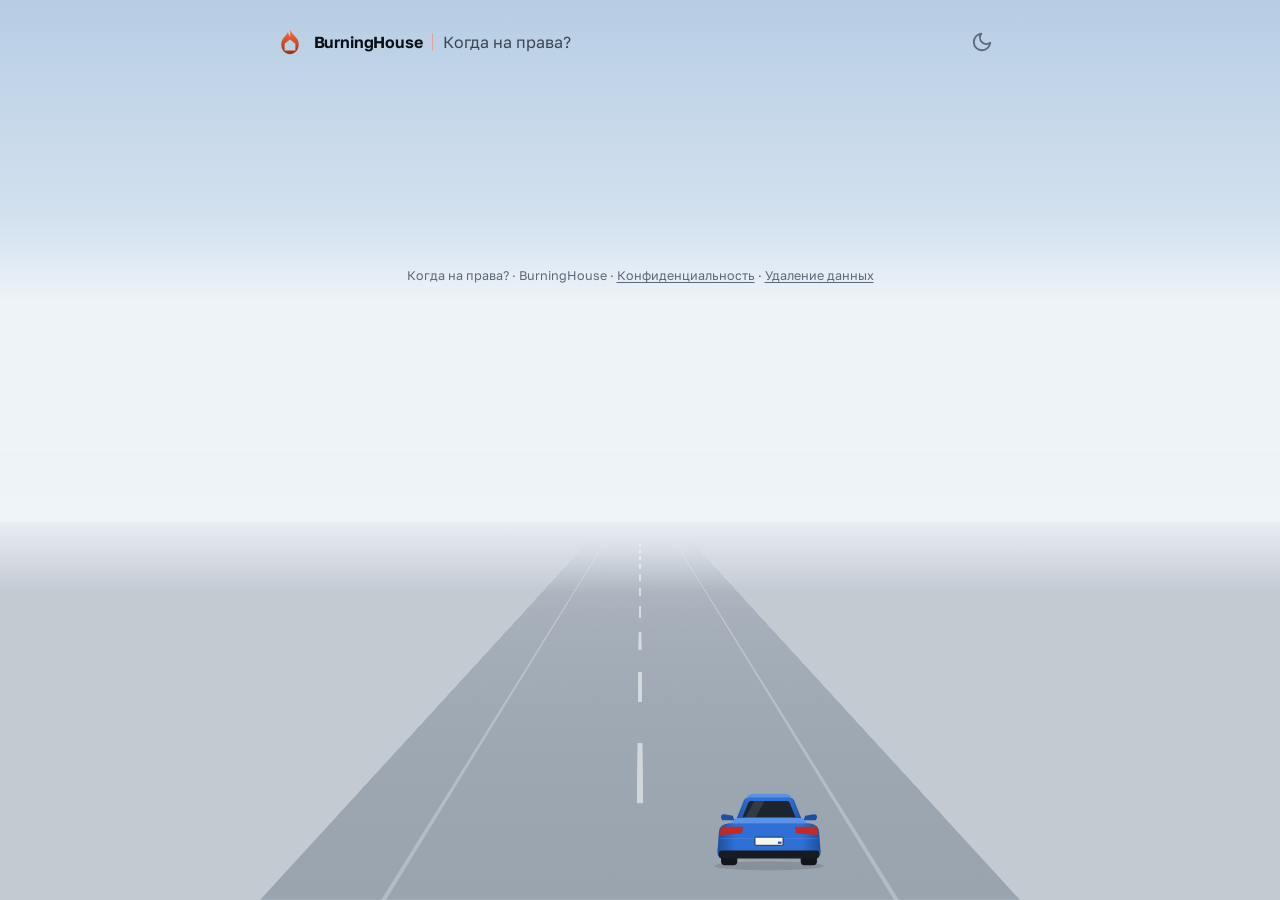
==== index.html @ aa238929 "feat: политика конфиденциальности, удаление данных и аккаунта; Android target API 36; карточка Googl" ====
<!doctype html>
<html lang="ru">
<head>
<meta charset="utf-8">
<meta name="viewport" content="width=device-width,initial-scale=1,viewport-fit=cover">
<meta name="color-scheme" content="light dark">
<title>Когда на права? — билеты ПДД категории A и B</title>
<!-- noindex, пока пояснения к ответам не свои (см. ARCHITECTURE.md, «База
     билетов»). server.js переписывает эту строку по переменной INDEXABLE. -->
<meta name="robots" content="noindex, nofollow">
<meta name="description" content="40 экзаменационных билетов ПДД категории A, B, M: 800 вопросов с пояснениями, как на экзамене в ГАИ.">
<link rel="canonical" href="https://pdd.burninghouse.ru/">

<meta property="og:type" content="website">
<meta property="og:locale" content="ru_RU">
<meta property="og:url" content="https://pdd.burninghouse.ru/">
<meta property="og:site_name" content="BurningHouse">
<meta property="og:title" content="Когда на права? — билеты ПДД категории A и B">
<meta property="og:description" content="40 экзаменационных билетов ПДД категории A, B, M: 800 вопросов с пояснениями, как на экзамене в ГАИ.">

<link rel="icon" href="/assets/favicon.svg" type="image/svg+xml">
<link rel="apple-touch-icon" href="/assets/icons/icon-192.png">
<link rel="manifest" href="/manifest.webmanifest">
<meta name="theme-color" content="#0b1018">
<link rel="preconnect" href="https://fonts.googleapis.com">
<link href="https://fonts.googleapis.com/css2?family=Golos+Text:wght@400;500;600;700&family=Exo+2:ital,wght@0,500;0,600;0,700;1,700;1,800&display=swap" rel="stylesheet">
<link rel="stylesheet" href="/assets/brand.css">
<link rel="stylesheet" href="/assets/styles.css">
</head>
<body>

<!-- Фон — ночная трасса, а не общий «горящий дом» остальных сервисов (см.
     Design/palette.md, «Исключение: приборная панель»): небо, зарево города
     на горизонте, дорога в перспективе с бегущей разметкой и пятнами фонарей.
     Скорость — от огонька (data-drive, ставит app.js). Стили — assets/styles.css. -->
<div class="road-bg" id="backdrop" data-drive="out" aria-hidden="true">
  <div class="sky"></div>
  <div class="road"><div class="road-plane"><div class="road-strip"></div></div></div>
  <div class="road-fog"></div>
</div>

<!-- Машина пользователя — плоский векторный седан, вид сзади и чуть
     сверху (видны крыша и крышка багажника), правая полоса. Фар нет: на этом
     масштабе свет выглядел больше самой машины. Под контентом. Реакции — классы ok / bad / lit (app.js: carReact):
     верно — газует, ошибка — стоп-сигналы и занос, огонёк — подскоки. -->
<div class="car" id="car" aria-hidden="true">
  <svg viewBox="0 0 160 150">
    <defs>
      <radialGradient id="brakeGlow">
        <stop offset="0" stop-color="#ff3b30" stop-opacity=".75"/>
        <stop offset="1" stop-color="#ff3b30" stop-opacity="0"/>
      </radialGradient>
      <linearGradient id="carBody" x1="0" y1="0" x2="1" y2="0">
        <stop offset="0" stop-color="var(--car-dark)"/>
        <stop offset=".18" stop-color="var(--car-body)"/>
        <stop offset=".82" stop-color="var(--car-body)"/>
        <stop offset="1" stop-color="var(--car-dark)"/>
      </linearGradient>
      <radialGradient id="underGlow">
        <stop offset="0" style="stop-color:var(--glow,#3aa0ff)" stop-opacity=".85"/>
        <stop offset="1" style="stop-color:var(--glow,#3aa0ff)" stop-opacity="0"/>
      </radialGradient>
    </defs>
    <!-- Гараж (assets/motivation.js, CAR): детали и цвета включаются
         классами car-<категория>-<вариант> на .car (applyCar в app.js). -->
    <ellipse class="part p-glow" cx="80" cy="141" rx="84" ry="12" fill="url(#underGlow)"/>
    <ellipse class="car-shadow" cx="80" cy="145" rx="74" ry="6"/>
    <rect class="tyre" x="15" y="116" width="22" height="28" rx="5"/>
    <rect class="tyre" x="123" y="116" width="22" height="28" rx="5"/>
    <path class="light" d="M50 52 Q52 47 59 47 L101 47 Q108 47 110 52 Z"/>
    <path class="body" fill="url(#carBody)" d="M36 81 L46 56 Q48 52 54 52 L106 52 Q112 52 114 56 L124 81 Z"/>
    <path class="glass" d="M44 79 L52 59 Q53.4 57 56 57 L104 57 Q106.6 57 108 59 L116 79 Z"/>
    <path class="glint" d="M60 57 L74 57 L62 79 L48 79 Z"/>
    <path class="mirror" d="M31 77 L19 75 Q14.5 75 15 79.5 L16.5 83 L33 83 Z"/>
    <path class="mirror" d="M129 77 L141 75 Q145.5 75 145 79.5 L143.5 83 L127 83 Z"/>
    <path class="light" d="M28 87 L132 87 L125 80 L35 80 Z"/>
    <path class="body" fill="url(#carBody)" d="M12 100 Q12 88 26 87 L134 87 Q148 88 148 100 L150 126 Q150 134 142 134 L18 134 Q10 134 10 126 Z"/>
    <!-- Свечение стоп-сигналов — только вокруг фонарей, вспыхивает при ошибке. -->
    <ellipse class="brake-glow" cx="29" cy="97" rx="24" ry="13" fill="url(#brakeGlow)"/>
    <ellipse class="brake-glow" cx="131" cy="97" rx="24" ry="13" fill="url(#brakeGlow)"/>
    <path class="tail" d="M15 92 L45 92 L43 101 L13 103 Z"/>
    <path class="tail" d="M145 92 L115 92 L117 101 L147 103 Z"/>
    <path class="crease" d="M14 108 L146 108"/>
    <rect class="car-plate" x="61" y="106" width="38" height="11" rx="1.5"/>
    <rect class="car-flag" x="92" y="112" width="5" height="3"/>
    <!-- Свой номер из гаража (motivation.js PLATE_*), пишет applyCar в app.js. -->
    <text class="plate-text" x="76.5" y="114.4"></text>
    <rect class="bumper" x="12" y="124" width="136" height="11" rx="4"/>
    <g class="part p-stripes">
      <rect x="69" y="52" width="7" height="5"/><rect x="84" y="52" width="7" height="5"/>
      <rect x="69" y="87" width="7" height="19"/><rect x="84" y="87" width="7" height="19"/>
      <rect x="69" y="117" width="7" height="7"/><rect x="84" y="117" width="7" height="7"/>
    </g>
    <g class="part p-spoiler">
      <rect class="sp-leg" x="40" y="83" width="5" height="6"/><rect class="sp-leg" x="115" y="83" width="5" height="6"/>
      <path class="sp-wing" d="M18 77 L142 77 L138 84 L22 84 Z"/>
    </g>
    <g class="part p-fire">
      <path class="exhaust" d="M32 135 Q27 141 32 150 Q37 141 32 135 Z"/>
      <path class="exhaust" d="M128 135 Q123 141 128 150 Q133 141 128 135 Z"/>
    </g>
  </svg>
</div>

<div class="topbar">
  <div class="bh-lockup">
    <a class="bh-lockup-home" href="https://burninghouse.ru" aria-label="BurningHouse — каталог сервисов">
      <svg class="bh-mark" viewBox="0 0 24 24" role="img" aria-hidden="true">
        <defs>
          <linearGradient id="bhFlamePdd" x1="0" y1="1" x2="0" y2="0">
            <stop offset="0" stop-color="var(--flame-base, #9a3412)"/>
            <stop offset="1" stop-color="var(--flame-tip, #ff7043)"/>
          </linearGradient>
        </defs>
        <path class="bh-flame" fill="url(#bhFlamePdd)" fill-rule="evenodd"
              d="M12 1.2C13.6 5 16.4 6.6 18.2 9.4C21.4 14.4 18.6 22.4 12 22.4C5.4 22.4 2.6 14.4 5.8 9.4C7.2 7.2 9.2 6 10.2 3.4C10.9 5.6 11.4 6.6 12 7.4C12.4 5.6 12.3 3.4 12 1.2ZM12 9.8 7.4 13.6V19.2H16.6V13.6Z"/>
      </svg>
      <span class="bh-name">BurningHouse</span>
    </a>
    <span class="bh-sep" aria-hidden="true"></span>
    <a class="bh-lockup-service" href="/" data-link aria-label="Когда на права? — на главную сервиса">
      <span class="bh-service">Когда на права?</span>
    </a>
  </div>
  <div class="topbar-actions">
    <!-- Скрыта, пока браузер не предложит установку (beforeinstallprompt). -->
    <button class="icon-btn is-hidden" id="installBtn" type="button" title="Установить на экран" aria-label="Установить на экран">
      <svg class="icon" viewBox="0 0 24 24"><path d="M12 3v12m0 0l-5-5m5 5l5-5M5 19h14"/></svg>
    </button>
    <button class="icon-btn is-hidden" id="authBtn" type="button" title="Войти через аккаунт BurningHouse" aria-label="Войти через аккаунт BurningHouse">
      <svg class="icon" viewBox="0 0 24 24"><circle cx="12" cy="8" r="4"/><path d="M4 20c0-4 4-6 8-6s8 2 8 6"/></svg>
    </button>
    <button class="icon-btn" id="themeBtn" type="button" title="Сменить тему" aria-label="Сменить тему"></button>
  </div>
</div>

<main id="view"></main>

<p class="foot">Когда на права? · BurningHouse · <a href="/konfidencialnost" data-link>Конфиденциальность</a> · <a href="/udalenie-dannyh" data-link>Удаление данных</a></p>

<!-- Копия Auth/client/auth-client-browser.js — не редактировать здесь. -->
<script src="/assets/auth-client.js"></script>
<!-- Готовность, значки, рубежи — общий с сервером расчёт (lib/store.js). -->
<script src="/assets/motivation.js"></script>
<script type="module" src="/assets/app.js"></script>
</body>
</html>
---- assets/brand.css ----
/* Копия Shared/brand.css — не редактировать здесь.
   Правки вносят в Shared/ и раскладывают: node Shared/sync.mjs */
/* ═══════════════════════════════════════════════════════════════════════
   Фирменный слой BurningHouse: знак, локап, горящий фон.
   Канонический файл — этот. Сервисы копируют его к себе в assets/ и
   переопределяют только четыре-шесть переменных (см. блок ниже).

   Решения и причины — в BurningHouse/Design/. Коротко о главном:
   • анимируем только transform/opacity — эти слои уходят на видеокарту;
   • размытие даём радиальным градиентом, а не filter: blur() — блюр во
     весь экран самая дорогая вещь, какую можно повесить на фон;
   • prefers-reduced-motion не «желательно»: движущийся фон при
     вестибулярных нарушениях вызывает тошноту.
   ═══════════════════════════════════════════════════════════════════════ */

/* ── Токены сервиса. По умолчанию — дерево/янтарь (вход). ──
   Свой сервис задаёт эти же переменные у себя ПОСЛЕ подключения brand.css.
   Цвет не выбирается на глаз: он берётся от вещества, которое так горит,
   — таблица свободных в Design/services.md. */
:root{
  --flame-base:#c2410c;   /* основание — уголь, общее для семьи */
  --flame-tip:#ffa62b;    /* вершина — она и различает сервисы */
  --night-1:#0e0b16;      /* края тёмной сцены */
  --night-2:#1f1330;      /* у горизонта, где горит дом */
  --dawn-1:#fff6ec;       /* светлая тема — рассвет, а не осветлённая ночь */
  --dawn-2:#ffe4cb;
}

/* ═══ ФОН ═══
   position:fixed, поэтому одинаково работает и как фон страницы (вход),
   и внутри полноэкранной модалки (окно входа в «Финансах»): когда
   родитель скрыт, скрыт и фон. */
.bh-backdrop{
  position:fixed; inset:0; z-index:0;
  overflow:hidden; pointer-events:none;
  --sky-1:var(--dawn-1); --sky-2:var(--dawn-2);
  background:radial-gradient(125% 100% at 50% 112%, var(--sky-2) 0%, var(--sky-1) 62%);
}
/* Тему берём из тех же сигналов, что и хост: у «Финансов» data-theme стоит
   всегда, у входа его может не быть — тогда решает системная настройка. */
@media (prefers-color-scheme: dark){
  :root:not([data-theme="light"]) .bh-backdrop{ --sky-1:var(--night-1); --sky-2:var(--night-2); }
}
:root[data-theme="dark"]  .bh-backdrop{ --sky-1:var(--night-1); --sky-2:var(--night-2); }
:root[data-theme="light"] .bh-backdrop{ --sky-1:var(--dawn-1);  --sky-2:var(--dawn-2); }

/* Фон под ВСЮ страницу приложения, а не только под окно входа.
   z-index:-1 здесь обязателен: с нулевым позиционированный слой красится
   поверх непозиционированных блоков и накрыл бы собой весь интерфейс.
   Хост при этом обязан отдать фон наружу — иначе слой окажется под
   непрозрачной заливкой body и его просто не будет видно:

     html{ background:var(--ваш-фон) }
     body{ background:transparent }                                        */
.bh-backdrop--page{ z-index:-1; }

/* Приглушённый вариант — для страниц с плотным интерфейсом, где фон должен
   только подсвечивать поля вокруг панелей, а не спорить с содержимым.
   Приглушать приходится ОТДЕЛЬНЫМ набором кадров, а не статичной opacity:
   свойство, которое анимируется, значением из правила не перебить — анимация
   всегда важнее. На этом легко обжечься и потом искать, почему «не применилось». */
.bh-backdrop--quiet .bh-glow{ animation-name:bh-breathe-quiet }
@keyframes bh-breathe-quiet{
  from{ transform:translateX(-50%) scale(1);    opacity:.24 }
  to  { transform:translateX(-50%) scale(1.07); opacity:.32 }
}
.bh-backdrop--quiet .bh-haze{ opacity:.55 }

.bh-layer{ position:absolute; inset:0; }

/* Свечение очага снизу по центру — оттуда, где горит дом. */
.bh-glow{
  position:absolute; left:50%; bottom:-34%;
  width:min(92%, 46rem); aspect-ratio:1; transform:translateX(-50%);
  border-radius:50%; opacity:.55;
  background:radial-gradient(circle,
    color-mix(in srgb, var(--flame-tip) 46%, transparent) 0%,
    color-mix(in srgb, var(--flame-base) 28%, transparent) 38%,
    transparent 70%);
  will-change:transform, opacity;
  animation:bh-breathe 11s ease-in-out infinite alternate;
}
@keyframes bh-breathe{
  from{ transform:translateX(-50%) scale(1);    opacity:.5 }
  to  { transform:translateX(-50%) scale(1.09); opacity:.62 }
}

/* Медленный проход света по комнате — вариант «Угли» из Design/motion.md.
   Выбран для страниц входа: при активной SSO-сессии страница показывается
   на долю секунды, и эффектный разгон читался бы как тормоз. */
.bh-sweep{
  position:absolute; inset:-30% -60%;
  background:linear-gradient(74deg, transparent 42%,
    color-mix(in srgb, var(--flame-tip) 10%, transparent) 50%, transparent 58%);
  will-change:transform;
  animation:bh-sweep 16s ease-in-out infinite;
}
@keyframes bh-sweep{
  0%,100%{ transform:translateX(-22%) }
  50%    { transform:translateX(22%) }
}

/* Дымка над очагом — прячет нижнюю границу свечения. */
.bh-haze{
  position:absolute; left:-20%; right:-20%; bottom:0; height:58%;
  background:linear-gradient(to top,
    color-mix(in srgb, var(--flame-base) 18%, transparent), transparent 78%);
}

/* ═══ ИСКРЫ ═══
   Узлы расставляет brand.js: у каждой свои длительность, задержка и снос.
   Одинаковые искры сразу читаются как размноженная копипаста. */
.bh-spark{
  position:absolute; bottom:-2%;
  width:3px; height:3px; border-radius:50%;
  background:var(--flame-tip);
  box-shadow:0 0 6px 1px color-mix(in srgb, var(--flame-tip) 65%, transparent);
  opacity:0; will-change:transform, opacity;
  animation:bh-rise var(--bh-dur, 12s) linear var(--bh-delay, 0s) infinite;
}
@keyframes bh-rise{
  0%  { transform:translate3d(0,0,0) scale(.6); opacity:0 }
  12% { opacity:.8 }
  70% { opacity:.45 }
  100%{ transform:translate3d(var(--bh-drift, 2rem), -60vh, 0) scale(.25); opacity:0 }
}

/* Повадка искр — единственное, чем сервису позволено выделиться помимо цвета.
   Подключается классом на контейнере искр. */
.bh-sparks--settle .bh-spark{ animation-name:bh-settle }   /* финансы: копятся */
@keyframes bh-settle{
  0%  { transform:translate3d(0,0,0) scale(.5); opacity:0 }
  15% { opacity:.9 }
  60% { transform:translate3d(var(--bh-drift,1rem), -34vh, 0) scale(1); opacity:.85 }
  100%{ transform:translate3d(var(--bh-drift,1rem), -26vh, 0) scale(.7); opacity:0 }
}
.bh-sparks--motes .bh-spark{ animation-name:bh-motes; animation-timing-function:ease-in-out }
@keyframes bh-motes{                                        /* фильмы: пыль в луче */
  0%  { transform:translate3d(0,-70vh,0) scale(.5); opacity:0 }
  20% { opacity:.7 }
  100%{ transform:translate3d(var(--bh-drift,4rem), -8vh, 0) scale(.4); opacity:0 }
}
.bh-sparks--wind .bh-spark{ animation-name:bh-wind }        /* поездки: сносит ветром */
@keyframes bh-wind{
  0%  { transform:translate3d(0,0,0) scale(.6); opacity:0 }
  14% { opacity:.85 }
  100%{ transform:translate3d(calc(var(--bh-drift,1rem) * 6), -30vh, 0) scale(.3); opacity:0 }
}
/* админка: вспыхивают дискретно и строго вертикально — телеметрия, а не огонь */
.bh-sparks--pulse .bh-spark{ animation-name:bh-pulse; animation-timing-function:steps(1,end) }
@keyframes bh-pulse{
  0%  { transform:translate3d(0,0,0) scale(.7); opacity:0 }
  8%  { opacity:.9 }
  50% { opacity:.25 }
  58% { opacity:.9 }
  92% { opacity:.9 }
  100%{ transform:translate3d(0,-60vh,0) scale(.7); opacity:0 }
}
/* тренажёр: доходят до своего места один раз и дальше не летят — только
   разряжаются на месте частыми вспышками, как нейрон, а не огонь. Кольцо на
   ::after — это и есть импульс синапса, расходящийся от тела клетки и
   гаснущий; больше ни у одной повадки кольца нет, только рост/снос точки. */
.bh-sparks--flicker .bh-spark{ animation-name:bh-flicker; animation-timing-function:linear }
@keyframes bh-flicker{
  0%  { transform:translate3d(0,0,0) scale(.5); opacity:0 }
  5%  { transform:translate3d(var(--bh-drift,.5rem),-20vh,0) scale(.85); opacity:.15 }
  8%  { opacity:.95 }
  11% { opacity:.15 }
  40% { opacity:.15 }
  43% { opacity:.9 }
  46% { opacity:.15 }
  70% { opacity:.15 }
  73% { opacity:.85 }
  76% { opacity:.15 }
  95% { transform:translate3d(var(--bh-drift,.5rem),-20vh,0) scale(.85); opacity:.15 }
  100%{ transform:translate3d(var(--bh-drift,.5rem),-22vh,0) scale(.3); opacity:0 }
}
.bh-sparks--flicker .bh-spark::after{
  content:""; position:absolute; inset:-6px; border-radius:50%;
  border:1px solid var(--flame-tip);
  opacity:0; animation:bh-flicker-ring var(--bh-dur,12s) linear var(--bh-delay,0s) infinite;
}
@keyframes bh-flicker-ring{
  0%,7%  { transform:scale(.6); opacity:0 }
  9%     { transform:scale(1.3); opacity:.55 }
  14%    { transform:scale(2.3); opacity:0 }
  42%    { transform:scale(.6); opacity:0 }
  44%    { transform:scale(1.3); opacity:.5 }
  49%    { transform:scale(2.3); opacity:0 }
  72%    { transform:scale(.6); opacity:0 }
  74%    { transform:scale(1.3); opacity:.55 }
  79%    { transform:scale(2.3); opacity:0 }
  100%   { transform:scale(.6); opacity:0 }
}
/* пазлы: искра блуждает вбок, как будто ищет своё место, затем резко
   «щёлкает» на позицию (overshoot-масштаб + вспышка) и дальше идёт ровно
   вверх, уже без блужданий — деталь нашла пару и присоединилась к общей
   картинке. Кольцо на ::after квадратное, не круглое, как у остальных
   поводок, — единственный явный намёк на форму детали пазла в самом фоне. */
.bh-sparks--interlock .bh-spark{
  animation-name:bh-interlock;
  animation-timing-function:cubic-bezier(.34,1.56,.64,1);
}
@keyframes bh-interlock{
  0%  { transform:translate3d(0,0,0) scale(.5); opacity:0 }
  10% { opacity:.75 }
  45% { transform:translate3d(var(--bh-drift,1.5rem), -22vh, 0) scale(.55); opacity:.6 }
  52% { transform:translate3d(var(--bh-drift,1.5rem), -25vh, 0) scale(1.15); opacity:1 }
  58% { transform:translate3d(var(--bh-drift,1.5rem), -27vh, 0) scale(.85); opacity:.9 }
  100%{ transform:translate3d(var(--bh-drift,1.5rem), -60vh, 0) scale(.6); opacity:0 }
}
.bh-sparks--interlock .bh-spark::after{
  content:""; position:absolute; inset:-5px; border-radius:2px;
  border:1px solid var(--flame-tip);
  opacity:0; animation:bh-interlock-click var(--bh-dur,12s) linear var(--bh-delay,0s) infinite;
}
@keyframes bh-interlock-click{
  0%,48%{ transform:scale(.4) rotate(0deg); opacity:0 }
  52%   { transform:scale(1) rotate(6deg); opacity:.7 }
  60%   { transform:scale(1.6) rotate(6deg); opacity:0 }
  100%  { opacity:0 }
}

/* ═══ ЗНАК ═══
   Градиент объявляется ВНУТРИ каждого <svg>: вынесенный наружу не увидит
   переменные сервиса и знак уедет в чёрный. Подробности — Design/mark.md. */
.bh-mark{ display:block; flex:none; }
.bh-mark .bh-flame{
  transform-origin:50% 100%;
  animation:bh-flick 4.2s ease-in-out infinite;
}
@keyframes bh-flick{
  0%,100%{ transform:scaleY(1)    scaleX(1);    opacity:1 }
  32%    { transform:scaleY(.94)  scaleX(1.03); opacity:.93 }
  58%    { transform:scaleY(1.04) scaleX(.98);  opacity:1 }
}

/* ═══ ЛОКАП: знак, бренд, сервис ═══
   Бренд — постоянная величина, сервис — переменная; вес это и показывает.

   Внутри — два независимых <a>, не один: у знака+бренда и у названия сервиса
   разные адреса. Знак и «BurningHouse» — это каталог всех сервисов, клик
   уводит на burninghouse.ru. Название сервиса — это сервис, на котором
   стоишь, клик по нему возвращает на его собственную домашнюю. Раньше был
   один <a> на весь локап, и каталог из сервиса было не открыть, не потеряв
   то, что было на экране. */
.bh-lockup{
  display:inline-flex; align-items:center; gap:.6rem;
  font-size:1rem; line-height:1;
}
.bh-lockup-home, .bh-lockup-service{
  display:inline-flex; align-items:center; gap:.6rem;
  text-decoration:none; color:inherit;
}
.bh-lockup .bh-mark{ width:1.75em; height:1.75em; }
.bh-name{ font-weight:650; letter-spacing:-.01em; }
/* Единственное место, где цвет сервиса попадает в текстовую строку. */
.bh-sep{
  width:1px; height:1.15em; flex:none; border-radius:1px;
  background:color-mix(in srgb, var(--flame-tip) 45%, transparent);
}
.bh-service{ font-weight:400; opacity:.72; }

/* Узкий экран: бренд уходит, остаются знак и название сервиса — на своей
   странице человек и так знает, где он, а место дороже. */
@media (max-width:30rem){
  .bh-name, .bh-sep{ display:none }
}

/* ═══ ПЕРЕДАЧА НА СТРАНИЦУ ВХОДА ═══
   Уход на auth-домен — это обычная навигация между разными сайтами, и резкая
   подмена читается рывком. Кросс-доменные view transitions браузер не даёт
   (разные origin), поэтому склеиваем вручную: здесь карточка уходит, там
   появляется. Фон остаётся на месте и в обеих точках выглядит одинаково —
   именно он и создаёт ощущение, что это одна страница, а не две.

   Класс вешает сервис перед auth.login(); длительность обязана совпадать с
   задержкой навигации в его коде.

   Класс продублирован в селекторе намеренно: у карточки сервиса обычно уже
   есть своя анимация появления, и её правило идёт в файле позже. При равной
   специфичности побеждает последнее — уход бы молча не сработал. Удвоение
   класса поднимает специфичность, не прибегая к !important. */
.bh-leaving.bh-leaving{
  animation:bh-leave .22s cubic-bezier(.4,0,1,1) both;
  pointer-events:none;
}
@keyframes bh-leave{
  to{ opacity:0; transform:translateY(-6px) scale(.985) }
}

/* Прибытие: карточка входа собирается из того же движения, в котором ушла
   предыдущая. Вешается на саму карточку на auth-домене. */
.bh-arriving{
  animation:bh-arrive .34s cubic-bezier(.16,.84,.44,1) both;
}
@keyframes bh-arrive{
  from{ opacity:0; transform:translateY(10px) scale(.985) }
}

/* ═══ ДОСТУПНОСТЬ ═══
   Замирает в осмысленном виде, а не в пустоте: искры остаются видимыми,
   свечение — в среднем положении. */
@media (prefers-reduced-motion: reduce){
  .bh-glow, .bh-sweep, .bh-spark, .bh-spark::after, .bh-mark .bh-flame,
  .bh-leaving, .bh-arriving{
    animation-duration:.01ms !important;
    animation-iteration-count:1 !important;
  }
  .bh-spark{ opacity:.45 }
  /* Кольцо импульса — эффект самого движения, замирает невидимым, а не
     точкой-бубликом на месте. */
  .bh-spark::after{ opacity:0 !important; }
  /* Уходящая карточка не должна остаться невидимой, если анимацию отключили
     до того, как случилась навигация. */
  .bh-leaving{ opacity:1 }
}
---- assets/styles.css ----
/* Оформление «Когда на права?» — приборная панель: сине-чёрный кластер,
   аналоговые приборы в хромовых ободках, номерные знаки.

   Своя палитра вместо общих M3-токенов — осознанное исключение, см.
   Design/palette.md («Исключение: приборная панель»). Два запрета, к которым
   пришли на примерках: никакого бежевого/кремового и никакого оранжевого в
   интерфейсе — это узнаваемая палитра Claude и шаблонных «вайбкод»-сайтов.
   Кальций живёт только в знаке и в свечении фона, как у всей семьи.

   Ночь: чёрные циферблаты, белая главная кнопка. День: белые циферблаты на
   светлой панели, чёрная главная кнопка. Цвет несут только сигналы —
   зелёный «верно», красный «ошибка» и красная зона, жёлтый «внимание». */

:root{
  --flame-base:#9a3412;
  --flame-tip:#ff7043;
  /* Ночь и рассвет — не в сторону пламени, как у остальных, а в тон
     кластеру: иначе коричневая подложка спорит с сине-чёрной панелью. */
  --night-1:#05080d;
  --night-2:#131c2b;
  --dawn-1:#f4f6f9;
  --dawn-2:#dfe5ee;

  --font:"Golos Text","Segoe UI",system-ui,sans-serif;
  --font-dash:"Exo 2","Golos Text",system-ui,sans-serif; /* цифры, заголовки, кнопки */
  --ease:cubic-bezier(0.2,0,0,1);

  /* ---- день ---- */
  --bg:#eef1f5;
  --text:#0b1018; --text-2:#5b6878;
  --dash:linear-gradient(#ffffff,#e9edf2); --dash-edge:#d3d9e1;
  --dash-shadow:inset 0 1px 0 #fff,0 1px 3px rgba(11,16,24,.1);
  --face:#fbfcfd; --ink:#0d1117; --needle:#e0241b; --redzone:#e0241b;
  --card:#ffffff; --card-edge:#d3d9e1;
  --el:#f1f4f8; --el-edge:#d3d9e1;
  --primary:#0b1018; --on-primary:#ffffff;
  --ok:#14823d; --ok-bg:#e1f5e7; --on-ok:#ffffff;
  --bad:#d42a20; --bad-bg:#fde6e4; --on-bad:#ffffff;
  --warn:#9a6200; --warn-bg:#fff1cc;
  --shadow:0 1px 2px rgba(11,16,24,.06),0 6px 18px rgba(11,16,24,.06);
}

/* ---- ночь ---- */
@media (prefers-color-scheme:dark){
  :root:not([data-theme="light"]){
    --bg:#070a10;
    --text:#e8eef6; --text-2:#8fa3bd;
    --dash:radial-gradient(100% 120% at 50% 0%,#152033,#0a0f17 70%); --dash-edge:#1d2a3d;
    --dash-shadow:none;
    --face:#0b0d10; --ink:#f4f6f8; --needle:#ff3b30; --redzone:#ff3b30;
    --card:#0f1622; --card-edge:#1d2a3d;
    --el:#141d2b; --el-edge:#243349;
    --primary:#f4f6f8; --on-primary:#0b1018;
    --ok:#30d158; --ok-bg:#0f2a1a; --on-ok:#062010;
    --bad:#ff453a; --bad-bg:#2c1212; --on-bad:#2c0606;
    --warn:#ffb300; --warn-bg:#2a2008;
    --shadow:0 2px 8px rgba(0,0,0,.35);
  }
}
:root[data-theme="dark"]{
  --bg:#070a10;
  --text:#e8eef6; --text-2:#8fa3bd;
  --dash:radial-gradient(100% 120% at 50% 0%,#152033,#0a0f17 70%); --dash-edge:#1d2a3d;
  --dash-shadow:none;
  --face:#0b0d10; --ink:#f4f6f8; --needle:#ff3b30; --redzone:#ff3b30;
  --card:#0f1622; --card-edge:#1d2a3d;
  --el:#141d2b; --el-edge:#243349;
  --primary:#f4f6f8; --on-primary:#0b1018;
  --ok:#30d158; --ok-bg:#0f2a1a; --on-ok:#062010;
  --bad:#ff453a; --bad-bg:#2c1212; --on-bad:#2c0606;
  --warn:#ffb300; --warn-bg:#2a2008;
  --shadow:0 2px 8px rgba(0,0,0,.35);
}

*{box-sizing:border-box;margin:0;padding:0}
html,body{min-height:100%}
html{background:var(--bg)}
body{font-family:var(--font);color:var(--text);background:transparent;-webkit-font-smoothing:antialiased;min-height:100vh}
a{color:inherit}

/* ===================== ШАПКА ===================== */
.topbar{position:relative;z-index:1;display:flex;align-items:center;justify-content:space-between;max-width:760px;margin:0 auto;padding:20px 16px 0}
.topbar-actions{display:flex;align-items:center;gap:4px}
.icon-btn{width:44px;height:44px;border-radius:50%;border:0;background:transparent;color:var(--text-2);cursor:pointer;display:grid;place-items:center;overflow:hidden;position:relative;flex:none}
.icon-btn::after{content:"";position:absolute;inset:0;background:currentColor;opacity:0;transition:opacity .2s}
.icon-btn:hover::after{opacity:.08}
.icon-btn.is-active{color:var(--text)}
.icon-btn.is-active::after{opacity:.1}
.icon-btn:focus-visible{outline:2px solid var(--text);outline-offset:2px}
.icon{width:22px;height:22px;fill:none;stroke:currentColor;stroke-width:2;stroke-linecap:round;stroke-linejoin:round;flex:none}

#view{position:relative;z-index:1;max-width:760px;margin:0 auto;padding:0 16px 64px}

/* ===================== ОБЩЕЕ ===================== */
.card{border-radius:16px;background:var(--card);border:1px solid var(--card-edge);box-shadow:var(--shadow)}
.section-title{
  font-family:var(--font-dash);font-style:italic;font-weight:700;font-size:13px;letter-spacing:.1em;text-transform:uppercase;
  color:var(--text-2);margin:32px 0 12px;
}
.btn{
  display:inline-flex;align-items:center;justify-content:center;gap:10px;min-height:48px;padding:0 22px;
  border-radius:8px;border:1px solid var(--el-edge);background:var(--el);color:var(--text);
  font-family:var(--font-dash);font-style:italic;font-weight:700;font-size:16px;text-decoration:none;cursor:pointer;
  transition:transform .12s var(--ease),filter .15s;
}
.btn:hover{filter:brightness(1.08)}
.btn:active{transform:translateY(1px) scale(.99)}
.btn:focus-visible{outline:2px solid var(--text);outline-offset:3px}
.btn.primary{background:var(--primary);border-color:var(--primary);color:var(--on-primary)}
.btn-hint{font-family:var(--font);font-style:normal;font-weight:500;font-size:13.5px;opacity:.7}
.actions{display:flex;gap:8px;flex-wrap:wrap}

/* ===================== ГЛАВНАЯ ===================== */
.hero{padding:40px 0 22px;text-align:center}
.hero h1{font-family:var(--font-dash);font-style:italic;font-weight:800;font-size:clamp(30px,6vw,44px);letter-spacing:-.01em;line-height:1.05}
.hero p{margin:10px auto 0;font-size:15px;line-height:1.5;color:var(--text-2);max-width:44ch}

.dash{padding:16px 10px 12px;border-radius:18px;background:var(--dash);border:1px solid var(--dash-edge);box-shadow:var(--dash-shadow)}
.dials{display:grid;grid-template-columns:1fr 1.3fr 1fr;align-items:end;gap:8px;max-width:560px;margin:0 auto}

/* ---- прибор ---- */
.dial{display:flex;flex-direction:column;align-items:center;text-align:center;min-width:0}
.dial svg{width:100%;height:auto;overflow:visible}
.dial .face{fill:var(--face)}
.dial .tick{stroke:var(--ink);stroke-width:1;opacity:.7}
.dial .tick.major{stroke-width:2;opacity:1}
.dial .num{fill:var(--ink);font-family:var(--font-dash);font-weight:600;font-size:8px;text-anchor:middle}
.dial .redzone{fill:none;stroke:var(--redzone);stroke-width:3;opacity:.9}
.dial .hub{fill:#1a1d21;stroke:#555b62}
.dial .val{fill:var(--ink);font-family:var(--font-dash);font-style:italic;font-weight:800;font-size:18px;text-anchor:middle}
.dial.big .val{font-size:16px}
.dial .unit{fill:var(--text-2);font-family:var(--font);font-size:8px;text-anchor:middle}
.dial .label{margin-top:4px;font-size:11px;letter-spacing:.06em;text-transform:uppercase;color:var(--text-2)}
/* Стрелка поворачивается вокруг оси прибора. Упругая кривая — лёгкий
   перелёт и возврат, как у настоящей стрелки. */
.dial .needle{
  transform-box:view-box;transform-origin:60px 60px;transform:rotate(var(--a,0deg));
  transition:transform 1.1s cubic-bezier(.34,1.3,.5,1);
}
.dial .needle.sweep{transition-duration:.55s;transition-timing-function:cubic-bezier(.5,0,.4,1)}
.dial .needle line{stroke:var(--needle);stroke-width:2.6;stroke-linecap:round}

.lamps{display:flex;justify-content:center;margin-top:14px;min-height:1px}
.lamp{
  display:inline-flex;align-items:center;gap:8px;padding:5px 12px 5px 10px;border-radius:6px;
  font-size:13px;font-weight:600;border:1px solid transparent;
}
.lamp::before{content:"";width:8px;height:8px;border-radius:50%;background:currentColor}
.lamp.warn{background:var(--warn-bg);color:var(--warn);border-color:color-mix(in srgb,var(--warn) 35%,transparent)}
.lamp.ok{background:var(--ok-bg);color:var(--ok);border-color:color-mix(in srgb,var(--ok) 35%,transparent)}
/* Контрольная лампа при запуске мигает дважды, потом горит ровно. */
.lamp.warn::before{animation:lamp-blink .9s steps(1,end) .5s 2}
@keyframes lamp-blink{50%{opacity:.15}}
.hub-actions{justify-content:center;margin-top:16px}
.hub-actions .btn{flex:1 1 200px;max-width:280px}

/* ---- номерные знаки ---- */
.plates{display:grid;grid-template-columns:repeat(auto-fill,minmax(150px,1fr));gap:10px}
.plate{
  display:grid;grid-template-columns:1fr auto;height:54px;
  background:#f5f5f2;color:#111;text-decoration:none;font-family:var(--font-dash);font-weight:700;
  border:2.5px solid #111;border-radius:7px;overflow:hidden;
  box-shadow:0 2px 0 rgba(0,0,0,.25);
  transition:transform .15s var(--ease),box-shadow .15s;
}
.plate:hover{transform:translateY(-2px);box-shadow:0 4px 0 rgba(0,0,0,.25)}
.plate:active{transform:translateY(0)}
.plate:focus-visible{outline:3px solid var(--text);outline-offset:3px}
/* Центрируем флексом, базовую линию «18» и «из 20» держит строка внутри:
   align-items:baseline на самом контейнере прижимал текст к верху. */
.plate .n{display:flex;align-items:center;justify-content:center;font-size:28px;line-height:1;padding-top:2px}
.plate .n small{font-size:.5em;margin-left:.22em}
.plate .n.empty{font-family:var(--font);font-size:15px;font-weight:600;opacity:.5;padding-top:0}
.plate .region{
  display:flex;flex-direction:column;align-items:center;justify-content:center;gap:3px;
  min-width:54px;padding:3px 6px 0;border-left:2px solid #111;font-size:25px;line-height:.9;
}
.plate .region i{display:flex;align-items:center;gap:3px;font-style:normal;font-family:var(--font);font-size:8.5px;line-height:1;font-weight:700;letter-spacing:.06em}
.plate .bar{width:20px;height:8px;border:.5px solid rgba(0,0,0,.4);background:#dcdcd6;position:relative;overflow:hidden}
.plate .bar::before{content:"";position:absolute;inset:0 auto 0 0;width:var(--p);background:var(--c,transparent)}
.plate[data-state="pass"] .bar{--c:#1f9d4c}
.plate[data-state="fail"] .bar{--c:#d7322a}
.plate[data-state="progress"] .bar{--c:#e0a800}

.dataset-note{margin-top:28px;font-size:12.5px;line-height:1.5;color:var(--text-2);text-align:center}

/* ===================== БИЛЕТ ===================== */
.ex-header{display:flex;align-items:center;gap:10px;padding:22px 0 12px}
.back-btn{display:grid;place-items:center;width:44px;height:44px;border-radius:50%;flex:none;color:var(--text-2);position:relative;text-decoration:none}
.back-btn::after{content:"";position:absolute;inset:0;border-radius:inherit;background:currentColor;opacity:0;transition:opacity .2s}
.back-btn:hover::after{opacity:.08}
.back-btn:focus-visible{outline:2px solid var(--text)}
.ex-header .titles{flex:1;min-width:0}
.ex-header h1{font-family:var(--font-dash);font-style:italic;font-weight:800;font-size:24px}
.ex-header .sub{font-size:13px;color:var(--text-2);font-variant-numeric:tabular-nums}

/* Лента — ряд ламп по блокам экзамена (4 × 5). */
.strip{display:grid;grid-template-columns:repeat(4,1fr);gap:10px;margin-bottom:12px}
.strip-block{display:grid;grid-template-columns:repeat(5,1fr);gap:4px}
.pill{
  height:30px;min-width:0;border:0;border-radius:4px;border-bottom:2px solid var(--el-edge);
  background:var(--el);color:var(--text-2);font-family:var(--font-dash);font-weight:700;font-size:13px;cursor:pointer;
}
.pill.ok{color:var(--ok);border-bottom-color:var(--ok)}
.pill.bad{color:var(--bad);border-bottom-color:var(--bad)}
.pill.current{background:var(--primary);color:var(--on-primary);border-bottom-color:var(--primary)}
.pill:focus-visible{outline:2px solid var(--text);outline-offset:1px}
.pill.lit{animation:lamp-on .5s var(--ease)}
@keyframes lamp-on{0%{transform:scaleY(.6);opacity:.3}60%{transform:scaleY(1.08);opacity:1}100%{transform:none}}

.qcard{overflow:hidden}
.qcard > :not(.qimg){margin-left:20px;margin-right:20px}
.loading{padding:48px 0;text-align:center;color:var(--text-2)}
.qimg{background:#000}
.qimg img{display:block;width:100%;height:auto;max-width:720px;margin:0 auto}
.qnum{margin-top:18px;font-family:var(--font-dash);font-style:italic;font-weight:700;font-size:13px;letter-spacing:.06em;text-transform:uppercase;color:var(--text-2)}
.qtext{margin-top:6px;font-size:19px;line-height:1.4;font-weight:600}

/* Новый вопрос въезжает справа — как следующий кадр, а не вспышка. */
.qcard.enter > *{animation:q-in .28s var(--ease) both}
.qcard.enter > .qimg{animation-duration:.2s}
@keyframes q-in{from{opacity:0;transform:translateX(14px)}to{opacity:1;transform:none}}

.answers{list-style:none;display:flex;flex-direction:column;gap:8px;margin-top:16px}
.qcard > .answers:last-child{margin-bottom:22px}
.answer{
  width:100%;display:flex;align-items:flex-start;gap:12px;text-align:left;
  padding:12px 14px;border-radius:8px;cursor:pointer;
  border:1px solid var(--el-edge);background:var(--el);color:var(--text);
  font:inherit;font-size:15.5px;line-height:1.45;
  transition:border-color .15s,transform .12s var(--ease);
}
.answer:hover:not(:disabled){border-color:var(--text-2)}
.answer:active:not(:disabled){transform:scale(.99)}
.answer:focus-visible{outline:2px solid var(--text);outline-offset:2px}
.answer:disabled{cursor:default}
.answer .key{
  flex:none;width:26px;height:26px;border-radius:5px;display:grid;place-items:center;margin-top:-1px;
  font-family:var(--font-dash);font-weight:700;font-size:14px;background:var(--el-edge);color:var(--text);
}
.answer.correct{border-color:var(--ok);background:var(--ok-bg)}
.answer.correct .key{background:var(--ok);color:var(--on-ok)}
.answer.wrong{border-color:var(--bad);background:var(--bad-bg)}
.answer.wrong .key{background:var(--bad);color:var(--on-bad)}
.answer.dim{opacity:.5}
/* Отклик на ответ: верный — короткий «толчок» вперёд, неверный — встряска. */
.answer.correct.just{animation:ans-ok .35s var(--ease)}
.answer.wrong.just{animation:ans-bad .4s var(--ease)}
@keyframes ans-ok{40%{transform:scale(1.02)}100%{transform:none}}
@keyframes ans-bad{20%{transform:translateX(-6px)}40%{transform:translateX(5px)}60%{transform:translateX(-3px)}80%{transform:translateX(2px)}100%{transform:none}}

.verdict{margin-top:16px;font-family:var(--font-dash);font-style:italic;font-weight:700;font-size:15px;display:flex;align-items:center;gap:8px}
.verdict::before{content:"";width:8px;height:8px;border-radius:50%;background:currentColor}
.verdict.ok{color:var(--ok)}
.verdict.bad{color:var(--bad)}
.tip{margin-top:10px;padding:12px 14px;border-radius:8px;background:var(--el);border:1px solid var(--el-edge);font-size:14.5px;line-height:1.55;animation:q-in .3s var(--ease) both}
.ref{font-size:12.5px;color:var(--text-2);margin-top:6px}
.qnav{display:flex;justify-content:flex-end;margin-top:16px;margin-bottom:22px}

/* ---- итог ---- */
.result{padding:24px 0 22px;text-align:center;display:flex;flex-direction:column;align-items:center;gap:6px}
.result .dial{width:min(220px,62%);padding:12px;border-radius:50%;background:var(--dash);border:1px solid var(--dash-edge)}
.result h2{margin-top:8px;font-family:var(--font-dash);font-style:italic;font-weight:800;font-size:24px}
.result.pass h2{color:var(--ok)}
.result.fail h2{color:var(--bad)}
.result > p{max-width:44ch;line-height:1.5;color:var(--text-2)}
.result .actions{justify-content:center;margin-top:14px}
.result .queued-note{margin-top:12px;padding:8px 12px;border-radius:10px;font-size:13.5px;color:var(--text);background:var(--el);border:1px dashed var(--el-edge)}
.qcard > .section-title{margin-top:6px}

.mistakes{list-style:none;display:flex;flex-direction:column;gap:10px;margin-bottom:22px}
.mistakes li{padding:12px 14px;border-radius:8px;background:var(--el);border:1px solid var(--el-edge)}
.m-q{font-weight:600;line-height:1.45;display:flex;gap:10px}
.m-num{flex:none;min-width:26px;height:24px;padding:0 6px;border-radius:4px;display:grid;place-items:center;font-family:var(--font-dash);font-weight:700;font-size:13px;background:var(--bad);color:var(--on-bad)}
.m-img{display:block;width:100%;max-width:420px;height:auto;margin-top:10px;border-radius:6px}
.m-a{margin-top:8px;font-size:14.5px;line-height:1.45}
.m-a.bad{color:var(--bad)}
.m-a.ok{color:var(--ok)}
.m-tip{margin-top:8px;font-size:14px;line-height:1.55;color:var(--text-2)}

/* ===================== ОГОНЁК ===================== */
.flame{position:relative;display:inline-block;width:26px;height:26px;flex:none}
.flame svg{width:100%;height:100%;overflow:visible;display:block}
/* Обе фигуры растут от основания пламени — так мерцание похоже на огонь,
   а не на пульсацию значка. */
.flame .outer,.flame .inner,.flame .coal{transform-box:fill-box;transform-origin:50% 100%}
.flame .inner{transform:scale(.52)}
.flame .coal{fill:#e0241b;opacity:0}

.flame[data-state="lit"] .outer{animation:flicker 1.9s ease-in-out infinite}
.flame[data-state="lit"] .inner{animation:flicker-in 1.3s ease-in-out infinite}
@keyframes flicker{
  0%,100%{transform:scale(1,1) skewX(0)}
  30%{transform:scale(.97,1.04) skewX(1.6deg)}
  60%{transform:scale(1.02,.97) skewX(-1.4deg)}
  80%{transform:scale(.99,1.02) skewX(.8deg)}
}
@keyframes flicker-in{
  0%,100%{transform:scale(.52,.52)}
  40%{transform:scale(.48,.58) skewX(-2deg)}
  70%{transform:scale(.55,.49) skewX(2deg)}
}
/* Тлеет: пламени нет, в основании дышит уголёк. */
.flame[data-state="ember"] .outer{fill:var(--el-edge)}
.flame[data-state="ember"] .inner{opacity:0}
.flame[data-state="ember"] .coal{opacity:1;transform-origin:50% 50%;animation:coal 2.6s ease-in-out infinite alternate}
@keyframes coal{from{opacity:.45;transform:scale(.8)}to{opacity:1;transform:scale(1.1)}}
/* Погас: только пунктирный контур. */
.flame[data-state="out"] .outer{fill:none;stroke:var(--text-2);stroke-width:1.3;stroke-dasharray:2 2}
.flame[data-state="out"] .inner{opacity:0}

.flame .sparks{position:absolute;inset:0;pointer-events:none}
.flame .sparks b{position:absolute;left:50%;top:35%;width:3px;height:3px;margin-left:-1.5px;border-radius:50%;background:#ffcc00;opacity:0}
.flame .sparks b:nth-child(1){--dx:-18px;--dy:-30px;--t:0s}
.flame .sparks b:nth-child(2){--dx:14px;--dy:-36px;--t:.5s}
.flame .sparks b:nth-child(3){--dx:-8px;--dy:-44px;--t:1.1s}
.flame .sparks b:nth-child(4){--dx:22px;--dy:-22px;--t:1.6s}
.flame .sparks b:nth-child(5){--dx:-24px;--dy:-16px;--t:.8s}
.flame .sparks b:nth-child(6){--dx:6px;--dy:-40px;--t:2s}
/* Большой горящий огонёк изредка отпускает искру вверх. */
.flame.big[data-state="lit"] .sparks b{animation:spark-rise 2.6s ease-out var(--t) infinite}
@keyframes spark-rise{
  0%{opacity:0;transform:translate(0,0)}
  15%{opacity:1}
  100%{opacity:0;transform:translate(calc(var(--dx) * .6),calc(var(--dy) * .9))}
}

/* ---- блок на приборке ---- */
.streak{
  display:grid;grid-template-columns:auto minmax(0,1fr) auto;align-items:center;gap:14px;
  margin:0 0 12px;padding:4px 10px 14px;border-bottom:1px solid var(--dash-edge);
}
.flame.big{width:54px;height:54px}
.streak-title{font-family:var(--font-dash);font-style:italic;font-weight:800;font-size:21px;line-height:1.1;color:var(--ink)}
.streak-hint{margin-top:3px;font-size:13px;line-height:1.35;color:var(--text-2)}
/* «Бак» нормы на сегодня — сегменты, как у указателя топлива. */
.fuel{display:flex;align-items:center;gap:3px;margin-top:8px}
/* Бак растянут на всю ширину блока — без пустоты справа. */
.fuel i{flex:1 1 0;min-width:0;height:8px;border-radius:1.5px;background:var(--el-edge);transform:skewX(-14deg)}
.fuel i.on{background:var(--ink)}
.streak[data-state="lit"] .fuel i.on{background:var(--ok)}
.fuel span{flex:none;margin-left:6px;font-family:var(--font-dash);font-weight:700;font-size:12px;color:var(--text-2)}
.streak-best{display:flex;flex-direction:column;align-items:center;font-size:10.5px;letter-spacing:.06em;text-transform:uppercase;color:var(--text-2)}
.streak-best b{font-family:var(--font-dash);font-style:italic;font-size:20px;letter-spacing:0;color:var(--ink)}

/* ---- в шапке билета ---- */
.streak-chip{
  display:inline-flex;align-items:center;gap:5px;padding:4px 11px 4px 7px;border-radius:999px;
  background:var(--el);border:1px solid var(--el-edge);
  font-family:var(--font-dash);font-style:italic;font-weight:800;font-size:15px;
}
.streak-chip .flame{width:20px;height:20px}
.streak-chip[data-state="out"] b,.streak-chip[data-state="ember"] b{color:var(--text-2);font-size:13px}

/* ---- «огонёк зажёгся» ---- */
.lit-toast{
  position:fixed;z-index:10;left:50%;bottom:24px;transform:translateX(-50%);
  display:flex;align-items:center;gap:14px;padding:14px 22px 14px 16px;cursor:pointer;
  border-radius:16px;background:var(--card);border:1px solid var(--card-edge);
  box-shadow:0 10px 40px rgba(0,0,0,.35);
  animation:toast-in .45s cubic-bezier(.34,1.3,.5,1) both;
}
.lit-toast.leaving{animation:toast-out .3s var(--ease) both}
@keyframes toast-in{from{opacity:0;transform:translate(-50%,24px) scale(.96)}to{opacity:1;transform:translate(-50%,0)}}
@keyframes toast-out{to{opacity:0;transform:translate(-50%,16px)}}
.lit-toast .flame{width:56px;height:56px}
.lt-title{font-family:var(--font-dash);font-style:italic;font-weight:800;font-size:20px}
.lt-days{margin-top:2px;font-size:14px;color:var(--text-2)}
/* Разгорается из уголька: вспышка с перелётом, потом обычное мерцание. */
.flame.igniting .outer{animation:ignite .8s cubic-bezier(.34,1.4,.5,1) both,flicker 1.9s ease-in-out .8s infinite}
.flame.igniting .inner{animation:ignite-in .8s cubic-bezier(.34,1.4,.5,1) .1s both,flicker-in 1.3s ease-in-out .9s infinite}
.flame.igniting .sparks b{animation:spark-burst .9s ease-out .35s both}
@keyframes ignite{0%{transform:scale(.1);opacity:0}55%{transform:scale(1.14,1.22);opacity:1}100%{transform:scale(1)}}
@keyframes ignite-in{0%{transform:scale(0);opacity:0}60%{transform:scale(.6,.66);opacity:1}100%{transform:scale(.52)}}
@keyframes spark-burst{0%{opacity:1;transform:translate(0,0) scale(1.2)}100%{opacity:0;transform:translate(var(--dx),var(--dy)) scale(.4)}}
/* Счётчик дней перещёлкивается, как барабан одометра. */
.odo{display:inline-block;height:1.2em;overflow:hidden;vertical-align:bottom;font-family:var(--font-dash);font-style:italic;font-weight:800;color:var(--text)}
.odo-roll{display:flex;flex-direction:column;animation:odo .45s cubic-bezier(.5,0,.3,1.3) .75s both}
.odo-roll b{display:block;height:1.2em;line-height:1.2em}
@keyframes odo{to{transform:translateY(-1.2em)}}

/* Подпись — в самом низу страницы, ниже машины на дороге (машина поднята над ней). */
.foot{position:relative;z-index:1;text-align:center;padding:140px 16px 8px;font-size:12.5px;color:var(--text-2)}
.foot a{color:inherit;text-decoration:underline;text-underline-offset:2px}
.foot a:hover{color:var(--text)}

/* ---- политика конфиденциальности и удаление данных ---- */
.doc{padding:18px 18px 20px;line-height:1.6}
.doc h2{margin:18px 0 6px;font-size:17px;font-weight:700}
.doc h2:first-child{margin-top:0}
.doc p,.doc li{color:var(--text);font-size:15px}
.doc ul{margin:4px 0 8px 20px;display:flex;flex-direction:column;gap:4px}
.doc .muted{color:var(--text-2);font-size:13.5px}
.doc a{color:inherit;text-decoration:underline;text-underline-offset:2px}
.del-actions{display:flex;flex-direction:column;align-items:flex-start;gap:8px;margin:10px 0 4px}
.btn.danger-outline{color:var(--bad);border-color:color-mix(in srgb,var(--bad) 45%,var(--el-edge))}

@media (max-width:40rem){
  .strip{grid-template-columns:repeat(2,1fr);gap:6px 10px}
  .qcard > :not(.qimg){margin-left:14px;margin-right:14px}
  .qtext{font-size:17.5px}
  .answer{font-size:15px}
  .dash{padding:14px 6px 10px}
  .dial .label{font-size:10px}
  .hero{padding:32px 0 18px}
  .plates{grid-template-columns:repeat(2,1fr)}
  .streak{gap:10px;padding:2px 4px 12px}
  .flame.big{width:44px;height:44px}
  .streak-title{font-size:18px}
  .streak-hint{font-size:12px}
  .streak-best b{font-size:17px}
  .lit-toast{bottom:16px;width:max-content;max-width:calc(100vw - 32px)}
}

/* Design/motion.md: движение выключается, всё остаётся в осмысленном виде —
   стрелки сразу на значениях (см. startDials), лампы горят ровно. */
@media (prefers-reduced-motion: reduce){
  .dial .needle,.plate,.btn,.answer{transition:none}
  .qcard.enter > *,.tip,.pill.lit,.answer.just,.lamp.warn::before{animation:none}
  /* Огонёк горит неподвижно, уголёк светится ровно, искр нет; карточка
     появляется без полёта, счётчик сразу показывает новое число. */
  .flame .outer,.flame .inner,.flame .coal,.flame .sparks b,.lit-toast,.lit-toast.leaving{animation:none!important}
  .flame[data-state="lit"] .inner,.flame.igniting .inner{transform:scale(.52)}
  .odo-roll{animation:none;transform:translateY(-1.2em)}
}

/* ---- под огоньком: план и заморозки ---- */
.is-hidden{display:none!important}
.streak-foot{display:flex;flex-direction:column;gap:8px;margin-bottom:12px;font-size:12.5px;color:var(--text-2)}
.plan-row{display:flex;align-items:center;justify-content:space-between;gap:10px;flex-wrap:wrap}
.plan-name b{color:var(--text);font-weight:600}
.foot-extra{display:flex;align-items:center;gap:10px}
/* Маленькая кнопка на приборке: «Настроить план», «Войти». */
.btn-mini{
  display:inline-flex;align-items:center;justify-content:center;height:32px;padding:0 12px;border-radius:6px;
  font-family:var(--font-dash);font-style:italic;font-weight:700;font-size:13.5px;white-space:nowrap;
  color:var(--text);background:var(--el);border:1px solid var(--el-edge);text-decoration:none;cursor:pointer;
  transition:border-color .15s;
}
.btn-mini:hover{border-color:var(--text)}
.btn-mini:focus-visible{outline:2px solid var(--text);outline-offset:2px}
.login-hint{flex:1;display:flex;align-items:center;justify-content:space-between;gap:10px}
.freezes{display:inline-flex;align-items:center;gap:4px}
.freezes i{width:16px;height:16px;opacity:.35}
.freezes i.on{opacity:1;color:#5ac8fa}
.freezes svg{width:100%;height:100%;fill:none;stroke:currentColor;stroke-width:1.8;stroke-linecap:round}


/* ===================== ПЛАН ===================== */
.plans{display:flex;flex-direction:column;gap:10px}
.plan-opt{
  display:flex;align-items:center;gap:14px;flex-wrap:wrap;padding:14px 16px;border-radius:12px;cursor:pointer;
  background:var(--card);border:1px solid var(--card-edge);transition:border-color .15s;
}
.plan-opt:hover{border-color:var(--text-2)}
.plan-opt.on{border-color:var(--text);box-shadow:inset 0 0 0 1px var(--text)}
.plan-opt input[type=radio]{width:18px;height:18px;accent-color:var(--text);flex:none}
.po-body{flex:1;min-width:180px;display:flex;flex-direction:column;gap:2px}
.po-body b{font-family:var(--font-dash);font-style:italic;font-weight:800;font-size:18px}
.po-body span{font-size:13.5px;color:var(--text-2);line-height:1.4}
.stepper{display:inline-flex;align-items:center;border:1px solid var(--el-edge);border-radius:8px;overflow:hidden}
.stepper button{width:40px;height:40px;border:0;background:var(--el);color:var(--text);font-size:20px;cursor:pointer}
.stepper button:hover{filter:brightness(1.1)}
.stepper output{min-width:40px;text-align:center;font-family:var(--font-dash);font-style:italic;font-weight:800;font-size:18px}
.plan-opt input[type=date]{
  height:40px;padding:0 10px;border-radius:8px;border:1px solid var(--el-edge);background:var(--el);color:var(--text);
  font:inherit;font-size:15px;color-scheme:light dark;
}
.plan-note{font-size:13px;line-height:1.5;color:var(--text-2);margin:6px 2px}
.plan-err{min-height:1.2em;color:var(--bad);font-size:13.5px}
.plans .btn:disabled{opacity:.45;pointer-events:none}

/* ===================== ФОН: НОЧНАЯ ТРАССА =====================
   Свой фон вместо общего bh-backdrop (Design/palette.md, исключение ПДД):
   небо, тусклое зарево на горизонте, дорога в перспективе. Движется ровно
   один слой — полоса разметки — и только transform'ом
   (Design/motion.md). Скорость — от огонька: data-drive = out | ember | lit. */

:root{
  /* день */
  --sky:linear-gradient(180deg,#b7cde4 0%,#d3e1ef 42%,#eef3f8 58%);
  --city:transparent;
  --asphalt-near:#9aa4af; --asphalt-far:#c3cad2;
  --lane:rgba(255,255,255,.55); --edge:rgba(255,255,255,.25);
  --fog:rgba(238,243,248,.85);
}
@media (prefers-color-scheme:dark){
  :root:not([data-theme="light"]){
    --sky:linear-gradient(180deg,#02050a 0%,#07101d 38%,#12213a 58%);
    --city:rgba(86,150,255,.12);
    --asphalt-near:#121822; --asphalt-far:#0a0f17;
    --lane:rgba(226,236,250,.16); --edge:rgba(226,236,250,.07);
    --fog:rgba(30,58,104,.3);
  }
}
:root[data-theme="dark"]{
  --sky:linear-gradient(180deg,#02050a 0%,#07101d 38%,#12213a 58%);
  --city:rgba(86,150,255,.12);
  --asphalt-near:#121822; --asphalt-far:#0a0f17;
  --lane:rgba(226,236,250,.16); --edge:rgba(226,236,250,.07);
  --fog:rgba(30,58,104,.3);
}

.road-bg{position:fixed;inset:0;z-index:-1;overflow:hidden;pointer-events:none;background:var(--bg)}
/* Горизонт — на 58% высоты: над ним небо, под ним дорога. */
.road-bg .sky{
  position:absolute;inset:0 0 42% 0;
  background:
    radial-gradient(55% 45% at 50% 100%,var(--city),transparent 70%),
    var(--sky);
}
.road-bg .road{
  position:absolute;left:0;right:0;top:58%;bottom:0;
  perspective:260px;perspective-origin:50% 0;
  background:var(--asphalt-far);
}
.road-plane{
  position:absolute;left:50%;bottom:0;width:760px;height:2400px;
  transform-origin:50% 100%;transform:translateX(-50%) rotateX(82deg);
  background:linear-gradient(to top,var(--asphalt-near),var(--asphalt-far) 70%);
  overflow:hidden;
  /* Дальний край растворяется в дымке, а не обрезается линией. */
  -webkit-mask-image:linear-gradient(to top,#000 55%,transparent 95%);
          mask-image:linear-gradient(to top,#000 55%,transparent 95%);
}
/* Полоса разметки: только штрихи по центру (80 из 160 px) и едва заметные
   края — минимализм: фон не должен тянуть внимание от вопроса. Сдвиг на
   период (160 px) зацикливается без скачка. */
.road-strip{
  position:absolute;left:0;right:0;top:-160px;bottom:0;
  background:
    repeating-linear-gradient(to bottom,var(--lane) 0 80px,transparent 80px 160px) 50% 0/8px 160px repeat-y,
    linear-gradient(var(--edge),var(--edge)) 16% 0/5px 100% no-repeat,
    linear-gradient(var(--edge),var(--edge)) 84% 0/5px 100% no-repeat;
  will-change:transform;
  animation:drive var(--drive-dur,4s) linear infinite;
}
@keyframes drive{from{transform:translateY(0)}to{transform:translateY(160px)}}
.road-bg[data-drive="out"] .road-strip{animation-play-state:paused}
/* Медленно: периода 160 px за секунды — едва заметное движение, а не гонка. */
.road-bg[data-drive="ember"]{--drive-dur:9s}
.road-bg[data-drive="lit"]{--drive-dur:4s}
/* Дымка на горизонте прячет стык неба и дороги. */
.road-bg .road-fog{
  position:absolute;left:0;right:0;top:50%;height:16%;
  background:linear-gradient(to bottom,transparent,var(--fog) 50%,transparent);
}
@media (prefers-reduced-motion: reduce){
  .road-strip{animation:none}
}

/* ===================== МАШИНА =====================
   Плоский векторный седан, вид сзади и чуть сверху, правая полоса (129px —
   середина правой полосы: полотно у низа экрана 760px, края на 16%/84%).
   Слой между фоном (z-index -1) и контентом (1): карточки её закрывают,
   видно там, где контента нет. Синий кузов — как на референсе и в
   тон ночной трассе; оранжевого в интерфейсе по-прежнему нет. */
:root{
  --car-body:#2f6fd6; --car-dark:#1d4f9e; --car-light:#5a92e8; --car-glass:#1c2430; --car-tyre:#12161c;
  --tail:#c42a22; --tail-on:#ff3b30;
}
:root[data-theme="dark"]{--car-body:#2a62bf;--car-dark:#173f80;--car-light:#4a80d6;--car-glass:#0b1118;--tail:#8e1c16}
@media (prefers-color-scheme:dark){:root:not([data-theme="light"]){--car-body:#2a62bf;--car-dark:#173f80;--car-light:#4a80d6;--car-glass:#0b1118;--tail:#8e1c16}}

.car{position:fixed;z-index:0;bottom:30px;left:calc(50% + 129px);width:118px;transform:translateX(-50%);pointer-events:none}
.car svg{display:block;width:100%;height:auto;overflow:visible;transform-origin:50% 100%}
.car .car-shadow{fill:#000;opacity:.35}
.car .tyre{fill:var(--car-tyre)}
.car .light{fill:var(--car-light)}
.car .glass{fill:var(--car-glass)}
.car .glint{fill:#fff;opacity:.1}
.car .mirror{fill:var(--car-dark)}
.car .crease{stroke:var(--car-light);stroke-width:1.2;opacity:.5}
.car .bumper{fill:#171b22}
.car .car-plate{fill:#f5f5f2;stroke:#111;stroke-width:1}
/* Свой номер из гаража — в поле номера слева от флага. */
.car .plate-text{fill:#111;font-family:var(--font-dash);font-weight:800;font-size:6px;letter-spacing:.2px;text-anchor:middle}
.car .car-flag{fill:#1c57c6}
.car .tail{fill:var(--tail);transition:fill .15s}
.car .brake-glow{opacity:0;transition:opacity .15s}

/* Едет — чуть покачивается на подвеске. Стоит — не качается. */
/* Реакции (ok / bad / lit) важнее покачивания: без :not(...) это правило
   специфичнее и перебивало их, пока дорога едет. */
.road-bg:not([data-drive="out"]) ~ .car:not(.ok):not(.bad):not(.lit) svg{animation:car-bob .7s ease-in-out infinite alternate}
@keyframes car-bob{to{transform:translateY(-1px)}}
/* Верно — разгон: присела на задние колёса, ушла вперёд (меньше и выше —
   удаляется по дороге) и плавно вернулась. Дорога в это время ускоряется
   (roadSpeed в app.js). */
.car.ok svg{animation:car-go 1.6s cubic-bezier(.3,.6,.3,1)}
@keyframes car-go{
  8%{transform:translateY(2px) scaleY(.96)}
  38%{transform:translateY(-30px) scale(.84)}
  60%{transform:translateY(-24px) scale(.87)}
  100%{transform:none}
}
/* Ошибка — тормозит: загораются стоп-сигналы (свечение только вокруг
   фонарей, не обводка всей машины) и занос. */
.car.bad .tail{fill:var(--tail-on)}
.car.bad .brake-glow{opacity:1}
/* Занос: корму бросает из стороны в сторону с затуханием, дорога резко
   замедляется (roadSpeed в app.js). */
.car.bad svg{animation:car-skid 1.3s cubic-bezier(.25,.6,.4,1)}
@keyframes car-skid{
  10%{transform:translateX(-14px) rotate(-7deg)}
  28%{transform:translateX(16px) rotate(6deg)}
  46%{transform:translateX(-9px) rotate(-3.5deg)}
  64%{transform:translateX(5px) rotate(2deg)}
  82%{transform:translateX(-2px) rotate(-.6deg)}
  100%{transform:none}
}
/* Огонёк зажёгся — два радостных подскока. */
.car.lit svg{animation:car-hop .9s ease-out}
@keyframes car-hop{20%{transform:translateY(-10px)}40%{transform:none}60%{transform:translateY(-6px)}80%{transform:none}}

@media (max-width:40rem){
  /* На телефоне машина в полтора раза крупнее (было 84 px) и ближе к центру
     полосы — чтобы не упиралась в край экрана и номер хоть как-то читался. */
  .car{width:126px;bottom:28px;left:calc(50% + 72px)}
}
@media (prefers-reduced-motion: reduce){
  .car svg,.car.ok svg,.car.bad svg,.car.lit svg{animation:none!important}
}
}
}

/* ===================== РЕЖИМЫ ===================== */
.lamp{text-decoration:none}
a.lamp:hover{filter:brightness(1.1)}
.modes{display:grid;grid-template-columns:repeat(4,1fr);gap:10px;margin-top:22px}
.mode{
  display:flex;flex-direction:column;gap:4px;padding:14px 16px;border-radius:12px;text-decoration:none;
  background:var(--card);border:1px solid var(--card-edge);transition:border-color .15s,transform .15s var(--ease);
}
.mode:hover{border-color:var(--text-2);transform:translateY(-2px)}
.mode:focus-visible{outline:2px solid var(--text);outline-offset:2px}
.mode b{font-family:var(--font-dash);font-style:italic;font-weight:800;font-size:18px}
.mode span{font-size:13px;line-height:1.4;color:var(--text-2)}
.mode em{font-style:normal;font-size:12.5px;font-weight:600}
.mode em.ok{color:var(--ok)}
.mode em.bad{color:var(--bad)}

/* Лента без групп (ошибки, темы) и доп. вопросы экзамена. */
.strip.flat{grid-template-columns:1fr}
.strip.flat .strip-block{grid-template-columns:repeat(var(--n,20),1fr)}
.pill.done{color:var(--text);border-bottom-color:var(--text-2)}
.pill.extra{box-shadow:inset 0 2px 0 var(--warn)}
.answer.picked{border-color:var(--text);background:var(--el);box-shadow:inset 0 0 0 1px var(--text)}
.answer.picked .key{background:var(--text);color:var(--card)}
.qsrc{margin-left:10px;font-family:var(--font);font-style:normal;font-weight:500;text-transform:none;letter-spacing:0;opacity:.8}

/* Таймер экзамена — как цифры на приборке; последняя минута — красным. */
.timer{
  font-family:var(--font-dash);font-style:italic;font-weight:800;font-size:18px;font-variant-numeric:tabular-nums;
  padding:4px 10px;border-radius:6px;background:var(--el);border:1px solid var(--el-edge);
}
.timer.low{color:var(--bad);border-color:var(--bad)}

/* Темы: список с прогрессом. */
.topics{display:flex;flex-direction:column;gap:8px}
.topic{
  display:grid;grid-template-columns:1fr auto;gap:6px 12px;align-items:center;padding:12px 16px;border-radius:10px;text-decoration:none;
  background:var(--card);border:1px solid var(--card-edge);
}
.topic:hover{border-color:var(--text-2)}
.t-name{font-weight:600;line-height:1.35}
.t-meta{font-size:12.5px;color:var(--text-2);white-space:nowrap}
.t-meta b{color:var(--warn);font-weight:600}
.t-bar{grid-column:1/-1;height:4px;border-radius:2px;background:var(--el-edge);overflow:hidden}
.t-bar i{display:block;height:100%;background:var(--ok)}

@media (max-width:40rem){

  .strip.flat .strip-block{grid-template-columns:repeat(10,1fr)}
}
/* Мини-билет: карточка — не ссылка целиком, внутри выбор размера. */
.mode.mini:hover{transform:none;border-color:var(--card-edge)}
.mini-pick{display:flex;gap:6px;margin-top:4px}
.mini-pick a{
  flex:1;display:grid;place-items:center;height:34px;border-radius:6px;text-decoration:none;
  font-family:var(--font-dash);font-style:italic;font-weight:800;font-size:16px;color:var(--text);
  background:var(--el);border:1px solid var(--el-edge);transition:border-color .15s;
}
.mini-pick a:hover{border-color:var(--text)}
.mini-pick a:focus-visible{outline:2px solid var(--text);outline-offset:2px}
@media (max-width:52rem){ .modes{grid-template-columns:repeat(2,1fr)} }
@media (max-width:30rem){ .modes{grid-template-columns:1fr} }

/* Телефон: спидометр «решено верно» — отдельным рядом сверху, крупно; под ним
   «сегодня» и «билетов сдано» в два столбца. В один ряд из трёх на узком
   экране все три выходили мелкими. */
@media (max-width:40rem){
  .dials{grid-template-columns:1fr 1fr;gap:4px 14px;max-width:360px}
  .dials .dial.big{grid-column:1/-1;order:-1;width:74%;margin:0 auto 4px}
  .dials .dial:not(.big){width:100%}
  .dial .label{font-size:11px}
  .dial.big .label{font-size:12px}
}

/* ===================== ДРУЗЬЯ ===================== */
.friend-list{list-style:none;display:flex;flex-direction:column;gap:8px}
.friend{
  display:grid;grid-template-columns:auto minmax(0,1fr) auto;align-items:center;gap:12px;
  padding:12px 14px;border-radius:12px;background:var(--card);border:1px solid var(--card-edge);
}
.friend .flame{width:30px;height:30px}
.f-main{display:flex;flex-direction:column;gap:1px;min-width:0}
.f-main b{font-weight:650;font-size:15.5px;overflow:hidden;text-overflow:ellipsis;white-space:nowrap}
.f-days{font-family:var(--font-dash);font-style:italic;font-weight:800;font-size:14px}
.friend[data-state="out"] .f-days{color:var(--text-2);font-weight:600}
.f-sub{font-size:12.5px;line-height:1.35;color:var(--text-2)}
.f-sent{font-size:12.5px;color:var(--text-2);white-space:nowrap}
.f-sent.ok{color:var(--ok);font-weight:600}
.friends-actions{display:flex;flex-wrap:wrap;align-items:center;gap:8px;margin-top:10px}
.friends-empty{
  display:flex;align-items:center;justify-content:space-between;gap:12px;flex-wrap:wrap;
  padding:14px 16px;border-radius:12px;background:var(--card);border:1px solid var(--card-edge);
  font-size:14px;line-height:1.45;color:var(--text-2);
}
.friends-note{font-size:12.5px;color:var(--text-2)}
.btn-mini.ghost{background:transparent}
.btn-mini:disabled{opacity:.5;pointer-events:none}
/* Тост входящего толчка — как «огонёк зажёгся», без разгорания. */
.nudge-toast .flame{width:40px;height:40px}
.nudge-toast .lt-title{font-size:16px}

/* Напоминание на странице плана. */
.plan-opt.remind{cursor:default}
.plan-opt select{
  height:40px;padding:0 10px;border-radius:8px;border:1px solid var(--el-edge);background:var(--el);color:var(--text);
  font:inherit;font-size:15px;color-scheme:light dark;
}

/* ===================== МОТИВАЦИЯ ===================== */
/* По ходу: фраза к ответу, «+1», значок серии. */
.verdict{position:relative;flex-wrap:wrap}
.v-praise{font-family:var(--font);font-style:normal;font-weight:500;font-size:13.5px;color:var(--text-2);margin-left:4px}
.v-praise:empty{display:none}
.v-praise::before{content:"· "}
.plus-one{
  display:inline-block;margin-left:6px;font-family:var(--font-dash);font-style:italic;font-weight:800;font-size:18px;color:var(--ok);
  pointer-events:none;animation:plus-one .9s var(--ease) forwards;
}
@keyframes plus-one{0%{opacity:0;transform:translateY(4px) scale(.8)}20%{opacity:1;transform:translateY(-6px) scale(1.1)}100%{opacity:0;transform:translateY(-26px)}}
.combo-chip{
  display:inline-flex;align-items:center;gap:4px;margin-left:8px;padding:2px 10px 2px 6px;border-radius:999px;
  font-family:var(--font-dash);font-style:italic;font-weight:800;font-size:13px;color:var(--text);
  background:var(--warn-bg);border:1px solid color-mix(in srgb,var(--warn) 40%,transparent);
  animation:combo-in .5s cubic-bezier(.34,1.5,.5,1);
}
.combo-chip .flame{width:16px;height:16px}
@keyframes combo-in{from{opacity:0;transform:scale(.5)}to{opacity:1;transform:none}}

/* Конец билета/экзамена: карточка поверх экрана, флаг, конфетти. */
.finish-overlay{
  position:fixed;inset:0;z-index:20;display:grid;place-items:center;padding:16px;cursor:pointer;
  background:color-mix(in srgb,var(--bg) 55%,transparent);backdrop-filter:blur(3px);
  animation:fo-fade .3s ease-out both;
}
.finish-overlay.leaving{animation:fo-fade-out .35s ease-in both}
@keyframes fo-fade{from{opacity:0}}
@keyframes fo-fade-out{to{opacity:0}}
.fo-card{
  position:relative;z-index:1;max-width:420px;width:100%;padding:26px 24px 24px;border-radius:20px;text-align:center;
  background:var(--card);border:1px solid var(--card-edge);box-shadow:0 20px 60px rgba(0,0,0,.45);
  animation:fo-pop .6s cubic-bezier(.34,1.45,.5,1) .05s both;
}
@keyframes fo-pop{from{opacity:0;transform:scale(.6) translateY(20px)}to{opacity:1;transform:none}}
.fo-card h2{margin-top:10px;font-family:var(--font-dash);font-style:italic;font-weight:800;font-size:30px;line-height:1.1}
.finish-overlay.perfect h2,.finish-overlay.pass h2{color:var(--ok)}
.fo-card p{margin-top:8px;font-size:15px;line-height:1.45;color:var(--text-2)}
.fo-icons{display:flex;align-items:flex-end;justify-content:center;gap:10px;height:64px}
.fo-flag{width:64px;height:48px;color:var(--text);transform-origin:10% 100%;animation:fo-flag-in .6s cubic-bezier(.34,1.4,.5,1) .15s both}
.fo-cloth{transform-box:fill-box;transform-origin:0 50%;animation:fo-wave .9s ease-in-out .5s infinite alternate}
@keyframes fo-flag-in{from{opacity:0;transform:rotate(-40deg) scale(.6)}to{opacity:1;transform:none}}
@keyframes fo-wave{from{transform:skewY(-4deg) scaleX(.94)}to{transform:skewY(4deg) scaleX(1)}}
.fo-flame{width:52px!important;height:52px!important}
.finish-overlay.fail .fo-flame{width:44px!important;height:44px!important}
/* Конфетти — цвета дорожных знаков: белый, зелёный, жёлтый, синий, красный. */
.fo-confetti{position:absolute;inset:0;overflow:hidden;pointer-events:none}
.fo-confetti i{
  position:absolute;top:-4vh;left:var(--x);width:var(--w);height:calc(var(--w) * .45);background:var(--c);border-radius:1px;
  animation:fo-fall var(--d) cubic-bezier(.25,.6,.45,1) var(--t) both;
}
@keyframes fo-fall{
  0%{opacity:0;transform:translate(0,0) rotate(0)}
  8%{opacity:1}
  100%{opacity:.9;transform:translate(var(--dx),108vh) rotate(var(--r))}
}

@media (prefers-reduced-motion: reduce){
  .plus-one,.combo-chip,.fo-card,.fo-flag,.fo-cloth,.finish-overlay,.finish-overlay.leaving{animation:none!important}
  .plus-one{display:none}
}
/* «На главную» в итоге билета — отдельной строкой под двумя главными кнопками. */
.result .result-home{margin-top:2px}

/* ================= мотивация: тюнинг, готовность, неделя, значки =================
   Расчёт — assets/motivation.js. Цвет, как и везде, несут только сигналы:
   зелёный — прогресс и «получено», жёлтый — цель. Медали — хромовые ободки,
   как у приборов. */

/* ---- машина из гаража (motivation.js CAR, applyCar в app.js) ---- */
.car .part{display:none}
.car.car-stripes-white .p-stripes,.car.car-stripes-black .p-stripes,.car.car-stripes-red .p-stripes,.car.car-stripes-gold .p-stripes,
.car.car-spoiler-on .p-spoiler,
.car.car-glow-blue .p-glow,.car.car-glow-red .p-glow,.car.car-glow-purple .p-glow,
.car.car-exhaust-fire .p-fire{display:inline}
.car .p-stripes rect{fill:var(--stripe,#f4f6f8);opacity:.92}
.car.car-stripes-black{--stripe:#111418}
.car.car-stripes-red{--stripe:#e0241b}
.car.car-stripes-gold{--stripe:#f2cf4a}
.car .sp-wing{fill:var(--car-dark)}
.car .sp-leg{fill:#171b22}
.car.car-glow-red{--glow:#ff3b30}
.car.car-glow-purple{--glow:#b43cff}
.car .p-glow{animation:glow-pulse 2.4s ease-in-out infinite alternate}
.car:not(.car-glow-none) .car-shadow{opacity:.12}
@keyframes glow-pulse{from{opacity:.55}to{opacity:1}}
.car .exhaust{fill:#ffcc00;opacity:.0;transform-box:fill-box;transform-origin:50% 0}
.car.car-exhaust-fire .exhaust{opacity:.7;animation:exhaust .18s steps(2,end) infinite}
.car.car-exhaust-fire.ok .exhaust{opacity:1;animation-duration:.1s}
@keyframes exhaust{50%{transform:scaleY(.6)}}
.car.car-paint-white{--car-body:#e9edf2;--car-dark:#aeb8c4;--car-light:#ffffff}
.car.car-paint-black{--car-body:#1c2026;--car-dark:#0b0d10;--car-light:#3a414b}
.car.car-paint-green{--car-body:#0f8a5f;--car-dark:#08573c;--car-light:#35b986}
.car.car-paint-red{--car-body:#d42a20;--car-dark:#8e1810;--car-light:#ef5a4f}
.car.car-paint-silver{--car-body:#aab4bf;--car-dark:#6f7b88;--car-light:#d8dee5}
.car.car-paint-gold{--car-body:#d9a900;--car-dark:#8a6a00;--car-light:#f2cf4a}

/* ---- гараж ---- */
.garage-stage{position:relative;display:grid;place-items:center;height:230px;margin-top:4px;border-radius:18px;overflow:hidden;cursor:pointer;
  background:radial-gradient(80% 70% at 50% 100%,#1b2740,#0a0f17 70%);border:1px solid var(--dash-edge)}
.car.garage-car{position:relative;left:auto;bottom:auto;transform:none;width:230px;z-index:0}
.car.garage-car:not(.lit) svg{animation:none}
.garage-opts{display:flex;flex-wrap:wrap;gap:8px}
.g-opt{display:inline-flex;align-items:center;gap:8px;min-height:44px;padding:0 14px;border-radius:10px;
  border:1px solid var(--el-edge);background:var(--el);color:var(--text);font:inherit;font-size:14px;font-weight:600;cursor:pointer;transition:border-color .15s,transform .12s}
.g-opt:hover:not(:disabled){border-color:var(--text-2)}
.g-opt:active:not(:disabled){transform:scale(.98)}
.g-opt:focus-visible{outline:2px solid var(--text);outline-offset:2px}
.g-opt.on{border-color:var(--ok);box-shadow:inset 0 0 0 1px var(--ok)}
.g-opt:disabled{cursor:default;color:var(--text-2);opacity:.7}
.g-swatch{width:18px;height:18px;border-radius:50%;background:var(--sw);border:1px solid rgba(0,0,0,.25);box-shadow:inset 0 1px 2px rgba(255,255,255,.3)}
.g-swatch.none{background:transparent;border:1.5px dashed var(--text-2);box-shadow:none}
.g-lock{display:inline-flex;align-items:center;gap:3px;font-size:11.5px;font-weight:600;color:var(--text-2)}
.g-lock svg{width:13px;height:13px;fill:none;stroke:currentColor;stroke-width:2}
.rubezh-link{margin-left:8px;font-weight:600;color:var(--text);text-decoration:none;white-space:nowrap}
.rubezh-link::after{content:" →"}
.rubezh-link:hover{text-decoration:underline}

/* Поле номера в гараже — само похоже на номерной знак, как плашки билетов. */
.g-plate{display:flex;flex-wrap:wrap;align-items:center;gap:10px 14px}
.g-plate-field{display:flex;align-items:stretch;height:52px;border:2.5px solid #111;border-radius:7px;background:#f5f5f2;overflow:hidden;box-shadow:0 2px 0 rgba(0,0,0,.25)}
.g-plate-field input{width:9.2em;border:0;outline:0;background:transparent;padding:0 12px;
  font-family:var(--font-dash);font-weight:800;font-size:24px;letter-spacing:.06em;text-transform:uppercase;color:#111;text-align:center}
.g-plate-field input::placeholder{color:#9aa1a9;font-size:16px;letter-spacing:0;text-transform:none}
.g-plate-field:focus-within{outline:2px solid var(--text);outline-offset:3px}
.g-plate-rus{display:grid;place-items:end center;padding:0 8px 6px;border-left:2px solid #111;font:700 10px/1 var(--font);letter-spacing:.06em;color:#111;
  background:linear-gradient(#fff 0 33%,#1c57c6 33% 66%,#d52b1e 66%) 50% 9px/18px 12px no-repeat,#f5f5f2;box-shadow:inset 0 0 0 0 transparent}
.g-plate-field.locked{opacity:.5}
.g-plate-hint{flex:1 1 220px;font-size:12.5px;line-height:1.4;color:var(--text-2)}
.g-plate-hint .g-lock{margin-right:6px}

/* ---- рубеж огонька под пламенем ---- */
.rubezh{display:flex;flex-direction:column;gap:5px}
.rubezh b{color:var(--ink);font-weight:600}
.rubezh-bar{display:block;height:4px;border-radius:2px;background:var(--el-edge);position:relative;overflow:hidden}
.rubezh-bar::before{content:"";position:absolute;inset:0 auto 0 0;width:var(--p);background:var(--warn);border-radius:inherit}

/* ---- готовность к экзамену — нижняя строка приборки ---- */
.ready{position:relative;margin:14px 6px 2px;padding-top:12px;border-top:1px solid var(--dash-edge)}
.ready-head{display:flex;align-items:baseline;justify-content:space-between;gap:10px}
.ready-label{font-family:var(--font-dash);font-style:italic;font-weight:700;font-size:12px;letter-spacing:.1em;text-transform:uppercase;color:var(--text-2)}
.ready-pct{font-family:var(--font-dash);font-style:italic;font-weight:800;font-size:28px;line-height:1;color:var(--ink)}
.ready-pct small{font-size:.55em;margin-left:1px}
.ready[data-ready="true"] .ready-pct{color:var(--ok)}
.ready-bar{position:relative;display:flex;gap:3px;margin-top:8px}
.ready-bar i{flex:1 1 0;min-width:0;height:10px;border-radius:1.5px;background:var(--el-edge);transform:skewX(-14deg)}
.ready-bar i.on{background:var(--ink)}
.ready[data-ready="true"] .ready-bar i.on{background:var(--ok)}
/* Отметка цели на 90% — жёлтая, как лампа «внимание». */
.ready-goal{position:absolute;left:90%;top:-4px;bottom:-4px;width:2px;margin-left:-1px;background:var(--warn);border-radius:1px}
.ready-level{margin-top:8px;font-size:12.5px;line-height:1.4;color:var(--text-2)}
.ready-level b{color:var(--ink);font-weight:600}
.ready-steps{display:flex;flex-wrap:wrap;align-items:center;gap:8px;margin-top:10px}
.ready-step{font-size:12.5px;color:var(--text-2);padding:0 2px}
.ready-step::before{content:"→ ";color:var(--text)}

/* ---- неделя ---- */
.week{display:grid;grid-template-columns:repeat(4,1fr);gap:0;padding:14px 6px}
.w-tile{display:flex;flex-direction:column;align-items:center;text-align:center;gap:3px;padding:0 8px;border-right:1px solid var(--card-edge);min-width:0}
.w-tile:nth-child(4){border-right:0}
.w-tile b{font-family:var(--font-dash);font-style:italic;font-weight:800;font-size:26px;line-height:1.05}
.w-tile b small{font-size:.55em;color:var(--text-2)}
.w-tile span{font-size:12px;line-height:1.3;color:var(--text-2)}
.w-tile em{font-style:normal;font-size:11.5px;font-weight:600}
.w-tile em.up{color:var(--ok)}
.w-tile em.down{color:var(--text-2)}
.w-dots{display:flex;gap:4px;margin-top:3px}
.w-day{display:flex;flex-direction:column;align-items:center;gap:2px}
.w-day small{font-size:9.5px;line-height:1;font-weight:600;color:var(--text-2)}
.w-day.today small{color:var(--text);font-weight:800}
.w-dots i{width:8px;height:8px;border-radius:50%;background:var(--el-edge)}
.w-dots i.part{background:color-mix(in srgb,var(--ok) 40%,var(--el-edge))}
.w-dots i.on{background:var(--ok)}
.w-rank{grid-column:1/-1;text-align:center;font-size:12.5px;font-weight:600;color:var(--ok)}
.w-rank:not(:empty){margin-top:10px;padding-top:10px;border-top:1px solid var(--card-edge)}

/* ---- заголовок раздела со ссылкой справа ---- */
.section-title.with-link{display:flex;align-items:baseline;justify-content:space-between;gap:10px}
.section-title.with-link a{font-family:var(--font);font-style:normal;font-weight:600;font-size:12.5px;letter-spacing:0;text-transform:none;color:var(--text);text-decoration:none}
.section-title.with-link a:hover{text-decoration:underline}

/* ---- медаль ---- */
.medal{display:inline-block;width:44px;height:44px;flex:none}
.medal svg{display:block;width:100%;height:100%;overflow:visible}
.medal .m-face{fill:var(--face)}
.medal .m-icon{fill:none;stroke:var(--ink);stroke-width:2;stroke-linecap:round;stroke-linejoin:round}
.medal .m-flame{fill:#ff6a1a}
.medal[data-icon="crown"].got .m-icon,.medal[data-icon="star"].got .m-icon{stroke:var(--warn)}
.medal[data-icon="check"].got .m-icon,.medal[data-icon="shield"].got .m-icon{stroke:var(--ok)}
.medal.locked .m-ring{filter:grayscale(1);opacity:.35}
.medal.locked .m-face{fill:var(--el)}
.medal.locked .m-icon{stroke:var(--text-2);opacity:.55}
.medal.locked .m-flame{fill:var(--text-2);opacity:.45}
.medal .m-prog{fill:none;stroke:var(--ok);stroke-width:2.5;stroke-linecap:round;stroke-dasharray:var(--p) 100;transform:rotate(-90deg);transform-origin:24px 24px}
.medal.pop{width:52px;height:52px;animation:medal-pop .6s cubic-bezier(.34,1.5,.5,1) both}
@keyframes medal-pop{from{transform:scale(.3) rotate(-30deg)}to{transform:none}}

/* ---- полоска значков на главной ---- */
.badges-strip{display:flex;align-items:center;justify-content:space-between;gap:14px;padding:12px 14px;text-decoration:none;color:inherit;transition:border-color .15s}
.badges-strip:hover{border-color:var(--text-2)}
.bs-got{display:flex;align-items:center;gap:6px;min-width:0}
.bs-empty{font-size:13px;color:var(--text-2)}
.bs-next{display:flex;align-items:center;gap:10px;min-width:0;max-width:52%;padding-left:14px;border-left:1px solid var(--card-edge)}
.bs-text{display:flex;flex-direction:column;gap:2px;min-width:0}
.bs-text b{font-size:13px;font-weight:600}
.bs-text span{font-size:12px;line-height:1.3;color:var(--text-2)}
.bs-bar{display:block;height:4px;width:100%;margin-top:4px;border-radius:2px;background:var(--el-edge);position:relative;overflow:hidden}
.bs-bar::before{content:"";position:absolute;inset:0 auto 0 0;width:var(--p);background:var(--ok);border-radius:inherit}

/* ---- тост нового значка — как «огонёк зажёгся» ---- */
.badge-toast{text-decoration:none;color:inherit}
.badge-toast .lt-days{max-width:34ch}

/* ---- страница значков ---- */
.records{display:grid;grid-template-columns:repeat(3,1fr);gap:10px}
.rec{display:flex;flex-direction:column;gap:4px;padding:14px 16px}
.rec b{font-family:var(--font-dash);font-style:italic;font-weight:800;font-size:28px;line-height:1}
.rec span{font-size:12.5px;line-height:1.35;color:var(--text-2)}
.badge-grid{list-style:none;display:grid;grid-template-columns:repeat(auto-fill,minmax(150px,1fr));gap:10px}
.badge-cell{display:flex;flex-direction:column;align-items:center;text-align:center;gap:4px;padding:16px 12px 14px;border-radius:14px;background:var(--card);border:1px solid var(--card-edge)}
.badge-cell .medal{width:56px;height:56px;margin-bottom:4px}
.badge-cell b{font-size:14px;font-weight:600;line-height:1.25}
.badge-cell span{font-size:12px;line-height:1.35;color:var(--text-2)}
.badge-cell:not(.got) b{color:var(--text-2)}
.badge-cell .bs-bar{margin-top:auto;max-width:90px}
.tuning-note{font-size:13.5px;line-height:1.5;color:var(--text-2);max-width:60ch}
.tuning{list-style:none;display:grid;grid-template-columns:repeat(3,1fr);gap:8px;margin-top:12px}
.tuning li{display:flex;flex-direction:column;gap:2px;padding:10px 12px;border-radius:10px;border:1px dashed var(--el-edge);color:var(--text-2)}
.tuning li b{font-family:var(--font-dash);font-style:italic;font-weight:800;font-size:15px}
.tuning li span{font-size:12.5px}
.tuning li.on{border-style:solid;border-color:var(--ok);color:var(--text)}
.tuning li.on b{color:var(--ok)}

@media (max-width:40rem){
  .week{grid-template-columns:repeat(2,1fr);row-gap:14px}
  .w-tile:nth-child(2){border-right:0}
  .badges-strip{flex-direction:column;align-items:stretch}
  .bs-next{max-width:none;padding:10px 0 0;border-left:0;border-top:1px solid var(--card-edge)}
  .bs-got .medal:nth-child(n+5){display:none}
  .records{grid-template-columns:repeat(2,1fr)}
  .tuning{grid-template-columns:repeat(2,1fr)}
  .ready-pct{font-size:24px}
}
@media (prefers-reduced-motion: reduce){
  .car .p-glow,.car.car-exhaust-fire .exhaust,.medal.pop{animation:none!important}
}

/* ---- уровни огонька (flameSvg в app.js, как серия в TikTok) ----
   Растёт язычок, с 7 дней — боковые языки и ореол, дальше меняется цвет
   (цвета — в FLAME_TIERS в app.js). Ореол — цвет искр уровня. */
.flame{--in:.52}
.flame[data-tier="1"],.flame[data-tier="2"]{--in:.58}
.flame[data-tier="3"],.flame[data-tier="4"],.flame[data-tier="5"],.flame[data-tier="6"]{--in:.64}
.flame .inner{transform:scale(var(--in))}
.flame[data-state="lit"] .inner{animation-name:flicker-in-tier}
@keyframes flicker-in-tier{
  0%,100%{transform:scale(var(--in),var(--in))}
  40%{transform:scale(calc(var(--in) * .92),calc(var(--in) * 1.12)) skewX(-2deg)}
  70%{transform:scale(calc(var(--in) * 1.06),calc(var(--in) * .94)) skewX(2deg)}
}
.flame .sparks b{background:var(--spark,#ffcc00)}
/* Средний слой «двойного пламени» — внутри силуэта, дышит в своём ритме. */
.flame .mid{transform-box:fill-box;transform-origin:50% 100%;transform:scale(.78)}
.flame[data-state="lit"] .mid{animation:flicker-mid 1.6s ease-in-out .2s infinite}
@keyframes flicker-mid{
  0%,100%{transform:scale(.78,.78)}
  35%{transform:scale(.75,.83) skewX(1.8deg)}
  70%{transform:scale(.8,.76) skewX(-1.5deg)}
}
.flame[data-state="ember"] .mid,.flame[data-state="out"] .mid{display:none}
.flame::before{content:"";position:absolute;inset:-35%;border-radius:50%;background:radial-gradient(circle,var(--spark) 0%,transparent 62%);opacity:0;pointer-events:none}
.flame[data-state="lit"][data-tier="2"]::before,.flame[data-state="lit"][data-tier="3"]::before{opacity:.22}
.flame[data-state="lit"][data-tier="4"]::before{opacity:.32}
.flame[data-state="lit"][data-tier="5"]::before,.flame[data-state="lit"][data-tier="6"]::before{opacity:.42;animation:halo 2.2s ease-in-out infinite alternate}
@keyframes halo{from{transform:scale(.85);opacity:.28}to{transform:scale(1.1);opacity:.5}}
/* С синего пламени искры летят и у маленьких огоньков — в шапке и у друзей. */
.flame[data-state="lit"][data-tier="4"] .sparks b,.flame[data-state="lit"][data-tier="5"] .sparks b,.flame[data-state="lit"][data-tier="6"] .sparks b{animation:spark-rise 2.2s ease-out var(--t) infinite}
.flame:not(.big) .sparks b{width:2px;height:2px}
.flame:not(.big) .sparks{transform:scale(.45);transform-origin:50% 50%}

.flame-tier{display:inline-block;margin-left:8px;vertical-align:3px;font-family:var(--font);font-style:normal;font-weight:600;font-size:11px;letter-spacing:.06em;text-transform:uppercase;color:var(--text-2)}
.flame-tier[data-tier="4"],.flame-tier[data-tier="5"]{color:#2f8cff}
.flame-tier[data-tier="6"]{color:#b43cff}

.tuning li{flex-direction:row;align-items:center;gap:10px}
.tuning li .flame{width:30px;height:30px}
.tuning li:not(.on) .flame{filter:grayscale(1);opacity:.45}
.tn-text{display:flex;flex-direction:column;gap:1px;min-width:0}
.tn-text span{font-size:12px;line-height:1.3}

@media (prefers-reduced-motion: reduce){
  .flame .mid,.flame::before{animation:none!important}
}

/* ---- окно «Аккаунт» (кнопка профиля у вошедшего) ----
   Как у Puzzle и Movies — окно по центру, а не выход с одного нажатия. */
.acc-backdrop{position:fixed;inset:0;z-index:20;display:grid;place-items:center;padding:16px;background:rgba(3,6,12,.55);
  -webkit-backdrop-filter:blur(3px);backdrop-filter:blur(3px);animation:acc-fade .18s ease-out both}
.acc-backdrop.leaving{animation:acc-fade .18s ease-in reverse both}
@keyframes acc-fade{from{opacity:0}to{opacity:1}}
.acc-modal{width:min(420px,100%);max-height:calc(100dvh - 32px);overflow-y:auto;padding:14px 16px 16px;border-radius:18px;background:var(--card);border:1px solid var(--card-edge);
  box-shadow:0 20px 60px rgba(0,0,0,.45);animation:acc-in .22s cubic-bezier(.34,1.3,.5,1) both}
@keyframes acc-in{from{transform:translateY(10px) scale(.97)}to{transform:none}}
.acc-head{display:flex;align-items:center;justify-content:space-between;margin-bottom:6px}
.acc-head h2{font-family:var(--font-dash);font-style:italic;font-weight:800;font-size:22px}
.acc-user{display:flex;align-items:center;gap:12px;padding:12px;border-radius:12px;background:var(--el);border:1px solid var(--el-edge)}
.acc-user .flame{width:34px;height:34px}
.acc-user > span{display:flex;flex-direction:column;gap:2px;min-width:0}
.acc-user b{font-size:16px;font-weight:700;overflow:hidden;text-overflow:ellipsis;white-space:nowrap}
.acc-user > span > span{font-size:12.5px;color:var(--text-2)}
.acc-links{display:flex;flex-direction:column;margin-top:10px}
.acc-links a{display:flex;align-items:center;justify-content:space-between;min-height:48px;padding:0 6px;border-bottom:1px solid var(--card-edge);
  color:var(--text);text-decoration:none;font-weight:600;font-size:15px}
.acc-links a:last-child{border-bottom:0}
.acc-links a .icon{width:18px;height:18px;color:var(--text-2)}
.acc-links a:hover .icon{color:var(--text)}
.acc-links a:focus-visible{outline:2px solid var(--text);outline-offset:-2px;border-radius:6px}
.acc-logout{width:100%;margin-top:12px;color:var(--bad);border-color:color-mix(in srgb,var(--bad) 40%,var(--el-edge))}
@media (prefers-reduced-motion: reduce){ .acc-backdrop,.acc-modal{animation:none!important} }

/* ---- машина друга: мини-машина в строке и окно с ней крупно ---- */
.friend.has-car{grid-template-columns:auto minmax(0,1fr) auto auto}
.f-car{display:grid;place-items:center;width:62px;height:44px;padding:0;border-radius:10px;cursor:pointer;
  border:1px solid var(--dash-edge);background:radial-gradient(90% 80% at 50% 100%,#1b2740,#0a0f17 75%);transition:transform .12s,border-color .15s}
.f-car:hover{border-color:var(--text-2)}
.f-car:active{transform:scale(.96)}
.f-car:focus-visible{outline:2px solid var(--text);outline-offset:2px}
.car.mini-car{position:static;transform:none;width:44px;z-index:0;pointer-events:none}
.car.mini-car svg{animation:none}
.car.mini-car .p-glow,.car.mini-car .exhaust{animation:none}
.fcar-stage{height:240px;margin-top:6px}
.fcar-stage .car.garage-car{width:210px}
/* На телефоне в ряд не влезает — машина встаёт над кнопкой, текст не ужимается. */
@media (max-width:420px){
  .friend.has-car{grid-template-columns:auto minmax(0,1fr) auto;grid-template-areas:"fl main car" "fl main act";row-gap:8px}
  .friend.has-car > .flame{grid-area:fl}
  .friend.has-car .f-main{grid-area:main}
  .friend.has-car .f-car{grid-area:car;justify-self:end}
  .friend.has-car .f-act{grid-area:act;justify-self:end}
}

/* Подпись под машиной в гараже — во всю ширину сцены, по центру. */
.garage-note{max-width:none;margin-top:10px;text-align:center}

/* «?» у заголовка готовности и подсказка: наведение, фокус с клавиатуры,
   касание на телефоне (кнопка получает фокус). */
.ready-label{display:inline-flex;align-items:center;gap:6px}
.hint{display:inline-flex}
.hint-btn{width:18px;height:18px;border-radius:50%;border:1px solid var(--el-edge);background:var(--el);color:var(--text-2);
  font:700 11px/1 var(--font);font-style:normal;letter-spacing:0;text-transform:none;cursor:help;display:grid;place-items:center;padding:0}
.hint-btn:hover,.hint-btn:focus-visible{color:var(--text);border-color:var(--text-2)}
.hint-btn:focus-visible{outline:2px solid var(--text);outline-offset:2px}
.hint-pop{position:absolute;z-index:5;left:0;right:0;top:40px;width:auto;max-width:420px;
  display:flex;flex-direction:column;gap:6px;padding:12px 14px;border-radius:12px;background:var(--card);border:1px solid var(--card-edge);
  box-shadow:0 10px 30px rgba(0,0,0,.35);font:500 12.5px/1.4 var(--font);font-style:normal;letter-spacing:0;text-transform:none;color:var(--text-2);
  opacity:0;visibility:hidden;transform:translateY(-4px);transition:opacity .15s,transform .15s,visibility .15s}
.hint-pop > b{color:var(--text);font-weight:700;font-size:13px}
.hint-row b{font-family:var(--font-dash);font-style:italic;font-weight:800;font-size:13px;color:var(--ink)}
.hint:hover .hint-pop,.hint:focus-within .hint-pop,.hint.open .hint-pop{opacity:1;visibility:visible;transform:none}
.w-day.future i{background:transparent;box-shadow:inset 0 0 0 1px var(--el-edge)}
.w-day.future small{opacity:.5}

/* ---- виджет на экран (страница /vidzhet) ---- */
.w-card{padding:16px}
.w-steps{margin:0 0 14px 18px;display:flex;flex-direction:column;gap:8px;line-height:1.5}
.w-actions{display:flex;flex-direction:column;align-items:flex-start;gap:8px}
.w-note{color:var(--text-2);font-size:14px;line-height:1.5}
#wRevoke{margin-top:14px}
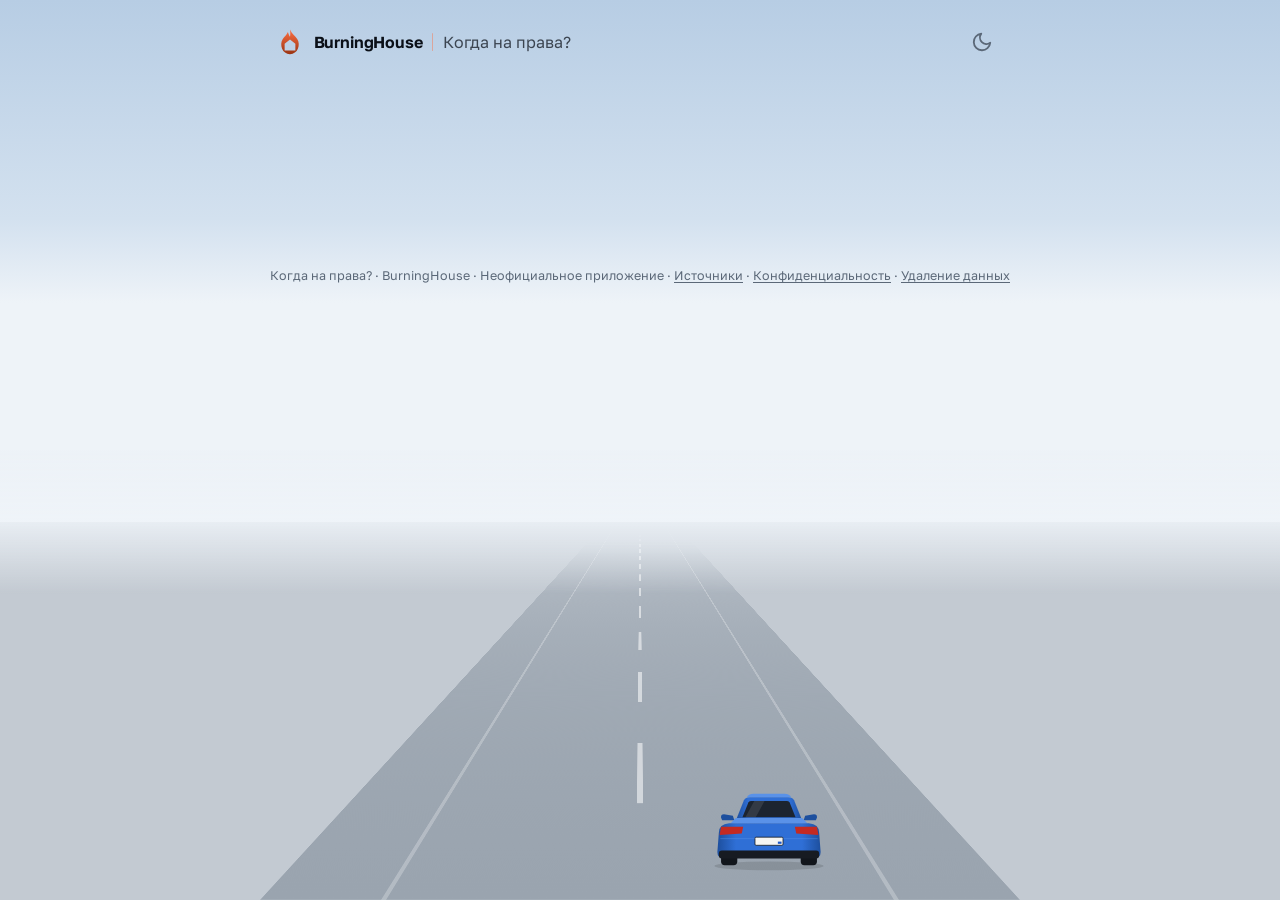
==== commit 607f45f5: "fix: источники госинформации для Google Play — страница /sources и описание Google отклонил приложен" ====
--- a/index.html
+++ b/index.html
@@ -136,7 +136,7 @@
 
 <main id="view"></main>
 
-<p class="foot">Когда на права? · BurningHouse · <a href="/konfidencialnost" data-link>Конфиденциальность</a> · <a href="/udalenie-dannyh" data-link>Удаление данных</a></p>
+<p class="foot">Когда на права? · BurningHouse · Неофициальное приложение · <a href="/sources" data-link>Источники</a> · <a href="/privacy" data-link>Конфиденциальность</a> · <a href="/delete-account" data-link>Удаление данных</a></p>
 
 <!-- Копия Auth/client/auth-client-browser.js — не редактировать здесь. -->
 <script src="/assets/auth-client.js"></script>
--- a/assets/styles.css
+++ b/assets/styles.css
@@ -269,7 +269,8 @@
 .qcard > .section-title{margin-top:6px}
 
 .mistakes{list-style:none;display:flex;flex-direction:column;gap:10px;margin-bottom:22px}
-.mistakes li{padding:12px 14px;border-radius:8px;background:var(--el);border:1px solid var(--el-edge)}
+.mistakes li,.daily{padding:12px 14px;border-radius:8px;background:var(--el);border:1px solid var(--el-edge)}
+.daily{margin-bottom:6px}
 .m-q{font-weight:600;line-height:1.45;display:flex;gap:10px}
 .m-num{flex:none;min-width:26px;height:24px;padding:0 6px;border-radius:4px;display:grid;place-items:center;font-family:var(--font-dash);font-weight:700;font-size:13px;background:var(--bad);color:var(--on-bad)}
 .m-img{display:block;width:100%;max-width:420px;height:auto;margin-top:10px;border-radius:6px}
@@ -563,6 +564,8 @@
 @media (prefers-color-scheme:dark){:root:not([data-theme="light"]){--car-body:#2a62bf;--car-dark:#173f80;--car-light:#4a80d6;--car-glass:#0b1118;--tail:#8e1c16}}
 
 .car{position:fixed;z-index:0;bottom:30px;left:calc(50% + 129px);width:118px;transform:translateX(-50%);pointer-events:none}
+.car.car2{left:calc(50% - 129px)}
+.car.car2 svg{animation:none!important}
 .car svg{display:block;width:100%;height:auto;overflow:visible;transform-origin:50% 100%}
 .car .car-shadow{fill:#000;opacity:.35}
 .car .tyre{fill:var(--car-tyre)}
@@ -617,6 +620,7 @@
   /* На телефоне машина в полтора раза крупнее (было 84 px) и ближе к центру
      полосы — чтобы не упиралась в край экрана и номер хоть как-то читался. */
   .car{width:126px;bottom:28px;left:calc(50% + 72px)}
+  .car.car2{left:calc(50% - 72px)}
 }
 @media (prefers-reduced-motion: reduce){
   .car svg,.car.ok svg,.car.bad svg,.car.lit svg{animation:none!important}
@@ -1093,7 +1097,38 @@
 .w-day.future i{background:transparent;box-shadow:inset 0 0 0 1px var(--el-edge)}
 .w-day.future small{opacity:.5}
 
-/* ---- виджет на экран (страница /vidzhet) ---- */
+/* ---- карточка «Добавить виджет» на главной (только в приложении) ---- */
+.widget-offer{display:grid;grid-template-columns:auto minmax(0,1fr) auto auto;align-items:center;gap:12px;margin-top:14px;padding:12px 8px 12px 14px}
+.widget-offer .flame{width:34px;height:34px}
+.wo-text{display:flex;flex-direction:column;gap:2px;min-width:0}
+.wo-text b{font-weight:700;font-size:15px}
+.wo-text span{font-size:12.5px;color:var(--text-2);line-height:1.35}
+.wo-close .icon{width:18px;height:18px}
+@media (max-width:420px){
+  .widget-offer{grid-template-columns:auto minmax(0,1fr) auto;grid-template-areas:"fl tx x" "fl add add"}
+  .widget-offer .flame{grid-area:fl}
+  .wo-text{grid-area:tx}
+  .wo-close{grid-area:x}
+  #woAdd{grid-area:add;justify-self:start}
+}
+
+/* ---- напарник: общий огонёк на главной и кнопка в списке друзей ---- */
+.friend .f-act{display:flex;flex-direction:column;align-items:flex-end;gap:6px}
+.pair-card{display:flex;flex-direction:column;align-items:stretch;gap:10px;margin-top:14px;padding:12px 14px}
+.pair-main{display:flex;align-items:center;gap:12px;flex-wrap:wrap}
+.pair-card .flame{width:34px;height:34px;flex:none}
+.pair-text{display:flex;flex-direction:column;gap:2px;min-width:0;flex:1 1 180px}
+.pair-text b{font-weight:700;font-size:15px;overflow-wrap:anywhere}
+.pair-text span{font-size:12.5px;color:var(--text-2);line-height:1.35;overflow-wrap:anywhere}
+.pair-btns{display:flex;flex-wrap:wrap;gap:8px}
+.pair-rescue{display:flex;flex-direction:column;align-items:flex-start;gap:8px;padding:10px 12px;border-radius:10px;
+  background:var(--warn-bg);color:var(--warn);border:1px solid color-mix(in srgb,var(--warn) 35%,transparent);font-size:13px;line-height:1.4}
+.pair-rescue p{font-weight:600}
+.pair-msg{font-size:12.5px;color:var(--bad)}
+.pair-msg:empty{display:none}
+.pair-leave{align-self:flex-start}
+
+/* ---- виджет на экран (страница /widget) ---- */
 .w-card{padding:16px}
 .w-steps{margin:0 0 14px 18px;display:flex;flex-direction:column;gap:8px;line-height:1.5}
 .w-actions{display:flex;flex-direction:column;align-items:flex-start;gap:8px}
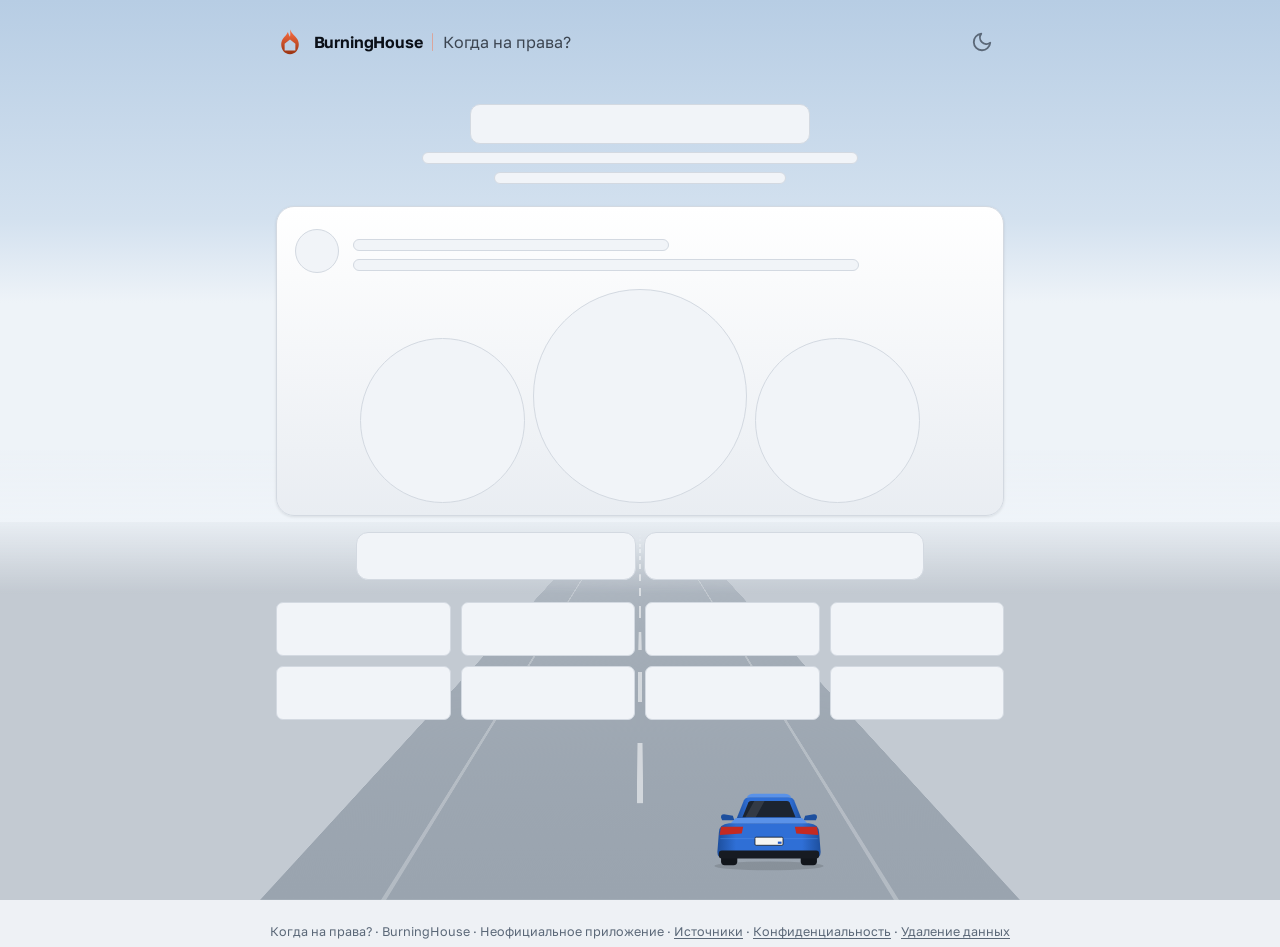
==== commit 473df5f9: "feat: скелет вместо пустого экрана при загрузке В index.html — серые блоки по раскладке настоящих эк" ====
--- a/index.html
+++ b/index.html
@@ -134,7 +134,38 @@
   </div>
 </div>
 
-<main id="view"></main>
+<!-- Скелет — виден сразу, пока грузятся скрипты и проверяется вход; первый же
+     route() в app.js заменяет содержимое #view. Повторяет раскладку настоящих
+     экранов (те же .dash/.dials/.plates/.strip), чтобы при замене ничего не
+     прыгало. Вариант — по адресу, строкой скрипта ниже. -->
+<main id="view" aria-busy="true">
+  <p class="sr-only">Загрузка…</p>
+  <div class="sk-hub" aria-hidden="true">
+    <section class="hero"><i class="sk sk-title"></i><i class="sk sk-line w60"></i><i class="sk sk-line w40"></i></section>
+    <section class="dash">
+      <div class="sk-row"><i class="sk sk-dot"></i><span class="sk-col"><i class="sk sk-line w50"></i><i class="sk sk-line w80"></i></span></div>
+      <div class="dials"><i class="sk sk-dial dial"></i><i class="sk sk-dial dial big"></i><i class="sk sk-dial dial"></i></div>
+    </section>
+    <div class="actions hub-actions"><i class="sk sk-btn"></i><i class="sk sk-btn"></i></div>
+    <div class="plates sk-plates"><i class="sk sk-plate"></i><i class="sk sk-plate"></i><i class="sk sk-plate"></i><i class="sk sk-plate"></i><i class="sk sk-plate"></i><i class="sk sk-plate"></i><i class="sk sk-plate"></i><i class="sk sk-plate"></i></div>
+  </div>
+  <div class="sk-quiz" aria-hidden="true">
+    <div class="ex-header"><i class="sk sk-dot"></i><span class="sk-col"><i class="sk sk-line w40 tall"></i><i class="sk sk-line w20"></i></span></div>
+    <div class="strip"><span class="strip-block"><i class="sk sk-pill"></i><i class="sk sk-pill"></i><i class="sk sk-pill"></i><i class="sk sk-pill"></i><i class="sk sk-pill"></i></span><span class="strip-block"><i class="sk sk-pill"></i><i class="sk sk-pill"></i><i class="sk sk-pill"></i><i class="sk sk-pill"></i><i class="sk sk-pill"></i></span><span class="strip-block"><i class="sk sk-pill"></i><i class="sk sk-pill"></i><i class="sk sk-pill"></i><i class="sk sk-pill"></i><i class="sk sk-pill"></i></span><span class="strip-block"><i class="sk sk-pill"></i><i class="sk sk-pill"></i><i class="sk sk-pill"></i><i class="sk sk-pill"></i><i class="sk sk-pill"></i></span></div>
+    <section class="card sk-qcard"><i class="sk sk-img"></i><i class="sk sk-line w30"></i><i class="sk sk-line w90 tall"></i><i class="sk sk-line w70 tall"></i><i class="sk sk-answer"></i><i class="sk sk-answer"></i><i class="sk sk-answer"></i></section>
+  </div>
+  <div class="sk-doc" aria-hidden="true">
+    <div class="ex-header"><i class="sk sk-dot"></i><span class="sk-col"><i class="sk sk-line w40 tall"></i><i class="sk sk-line w30"></i></span></div>
+    <section class="card sk-qcard"><i class="sk sk-line w40 tall"></i><i class="sk sk-line w90"></i><i class="sk sk-line w80"></i><i class="sk sk-line w60"></i><i class="sk sk-line w40 tall"></i><i class="sk sk-line w90"></i><i class="sk sk-line w70"></i></section>
+  </div>
+</main>
+<script>
+  // Какой скелет показать — до загрузки app.js, чтобы не мигал чужой экран.
+  (function (p) {
+    document.getElementById("view").dataset.sk = p === "/" || p === "/index.html" ? "hub"
+      : /^\/(bilet|ekzamen|mini|question|oshibki|tema)(\/|$)/.test(p) ? "quiz" : "doc";
+  })(location.pathname.replace(/\/+$/, "") || "/");
+</script>
 
 <p class="foot">Когда на права? · BurningHouse · Неофициальное приложение · <a href="/sources" data-link>Источники</a> · <a href="/privacy" data-link>Конфиденциальность</a> · <a href="/delete-account" data-link>Удаление данных</a></p>
 
--- a/assets/styles.css
+++ b/assets/styles.css
@@ -181,6 +181,42 @@
 .plate[data-state="pass"] .bar{--c:#1f9d4c}
 .plate[data-state="fail"] .bar{--c:#d7322a}
 .plate[data-state="progress"] .bar{--c:#e0a800}
+
+/* ---- скелет загрузки (index.html) ----
+   Серые блоки по раскладке настоящего экрана с мягким бликом. Видны, пока
+   первый route() не заменил #view. Вариант — data-sk на #view. */
+.sr-only{position:absolute;width:1px;height:1px;margin:-1px;overflow:hidden;clip:rect(0 0 0 0);white-space:nowrap;border:0}
+#view > .sk-hub,#view > .sk-quiz,#view > .sk-doc{display:none}
+#view[data-sk="hub"] > .sk-hub,#view[data-sk="quiz"] > .sk-quiz,#view[data-sk="doc"] > .sk-doc{display:block}
+.sk{display:block;position:relative;overflow:hidden;border-radius:8px;background:var(--el);border:1px solid var(--el-edge)}
+.sk::after{content:"";position:absolute;inset:0;transform:translateX(-100%);
+  background:linear-gradient(90deg,transparent,color-mix(in srgb,var(--text) 7%,transparent),transparent);animation:sk-shine 1.4s ease-in-out infinite}
+@keyframes sk-shine{to{transform:translateX(100%)}}
+.sk-line{height:12px;margin:8px auto 0;border-radius:6px}
+.sk-line.tall{height:18px}
+.w20{width:20%}.w30{width:30%}.w40{width:40%}.w50{width:50%}.w60{width:60%}.w70{width:70%}.w80{width:80%}.w90{width:90%}
+.sk-title{width:min(340px,70%);height:40px;margin:0 auto;border-radius:10px}
+.sk-row{display:flex;align-items:center;gap:14px;padding:6px 8px 16px}
+.sk-col{flex:1;min-width:0;display:flex;flex-direction:column}
+.sk-col .sk-line{margin-left:0}
+.sk-dot{flex:none;width:44px;height:44px;border-radius:50%}
+.sk-dial{width:100%;aspect-ratio:1;border-radius:50%}
+.sk-btn{flex:1 1 200px;max-width:280px;height:48px;border-radius:12px}
+.sk-plates{margin-top:22px}
+.sk-plate{height:54px;border-radius:7px}
+.sk-pill{height:30px;border-radius:4px}
+.sk-qcard{padding:0 0 22px}
+.sk-qcard .sk-line{margin-left:20px;margin-right:20px}
+.sk-img{width:100%;aspect-ratio:604/225;border-radius:0;border:0}
+.sk-answer{height:52px;margin:12px 20px 0;border-radius:12px}
+.sk-qcard > .sk-line:first-child{margin-top:22px}
+/* Те же блоки внутри приложения: карточка вопроса (.qcard даёт поля 20px — картинке не нужны), друзья, темы. */
+.qcard > .sk-img{margin-left:0;margin-right:0}
+.qcard > .sk-line:nth-child(3){margin-top:16px}
+.qcard > .sk-answer:last-child{margin-bottom:22px}
+.sk-friend{height:74px;border-radius:12px;margin-bottom:8px}
+.sk-topic{height:56px;border-radius:12px;margin-bottom:8px}
+@media (prefers-reduced-motion: reduce){ .sk::after{animation:none} }
 
 .dataset-note{margin-top:28px;font-size:12.5px;line-height:1.5;color:var(--text-2);text-align:center}
 
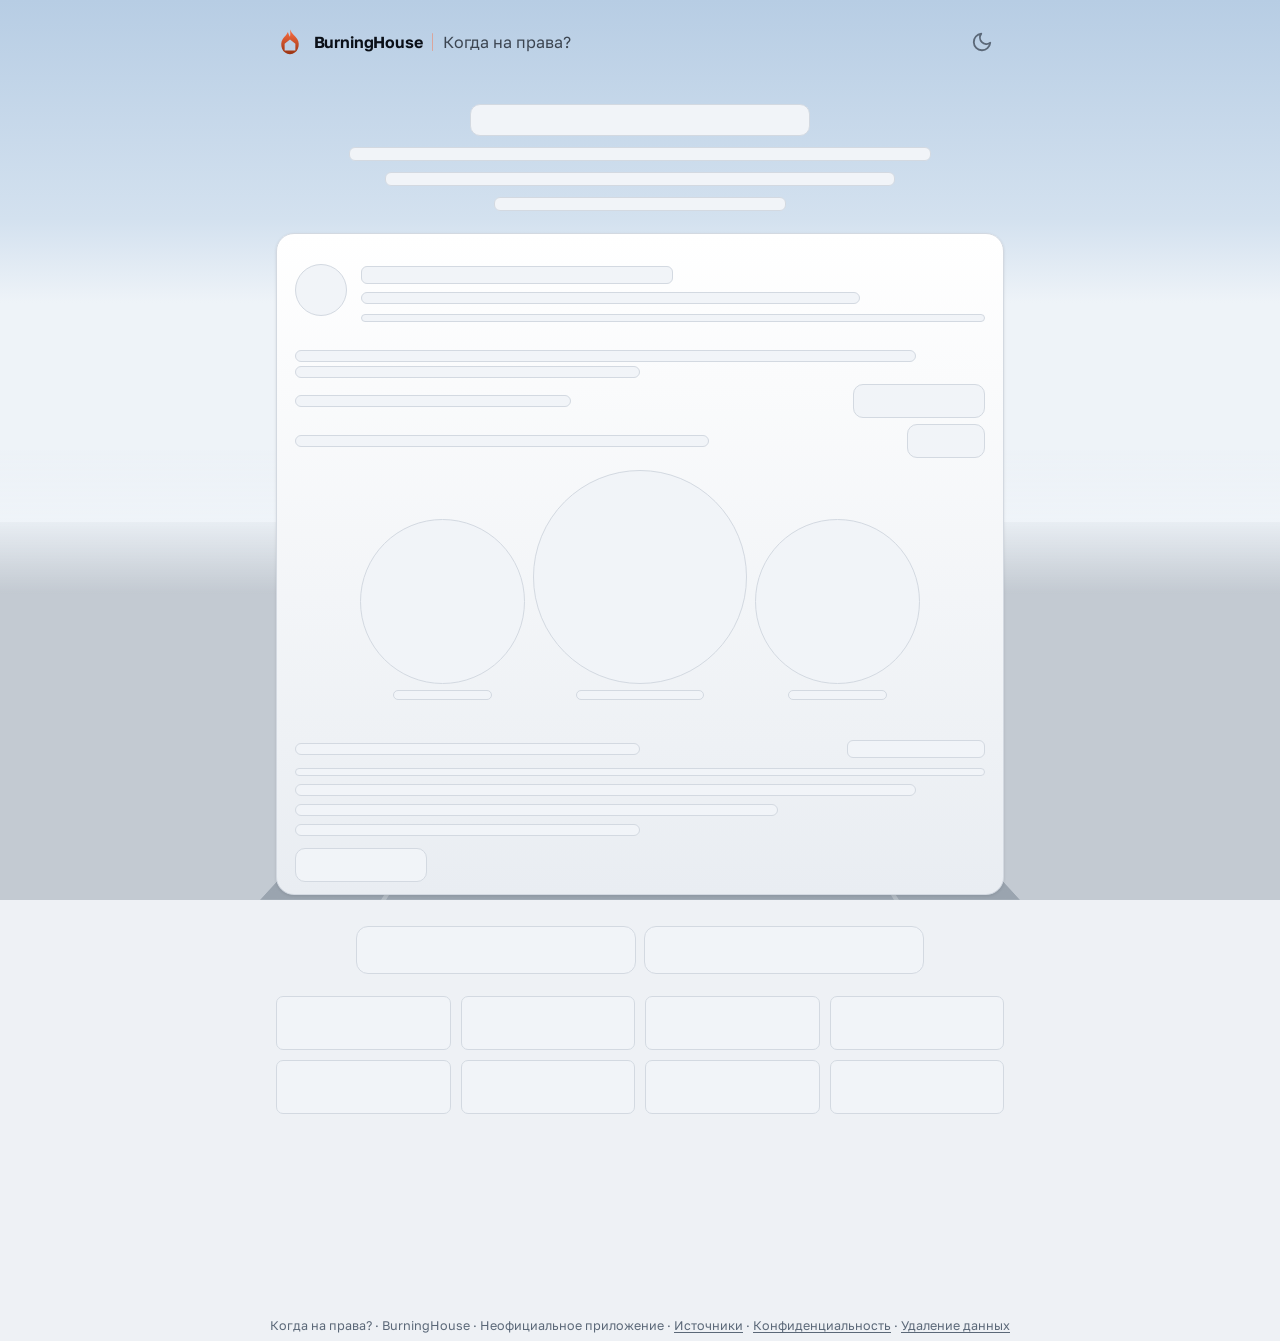
==== commit 2ba1167b: "fix: скелет главной повторяет настоящую панель — огонёк, план, циферблаты, готовность Раньше в скеле" ====
--- a/index.html
+++ b/index.html
@@ -141,11 +141,25 @@
 <main id="view" aria-busy="true">
   <p class="sr-only">Загрузка…</p>
   <div class="sk-hub" aria-hidden="true">
-    <section class="hero"><i class="sk sk-title"></i><i class="sk sk-line w60"></i><i class="sk sk-line w40"></i></section>
+    <section class="hero"><i class="sk sk-title"></i><i class="sk sk-line w80"></i><i class="sk sk-line w70"></i><i class="sk sk-line w40"></i></section>
     <section class="dash">
-      <div class="sk-row"><i class="sk sk-dot"></i><span class="sk-col"><i class="sk sk-line w50"></i><i class="sk sk-line w80"></i></span></div>
-      <div class="dials"><i class="sk sk-dial dial"></i><i class="sk sk-dial dial big"></i><i class="sk sk-dial dial"></i></div>
+      <div class="sk-streak"><i class="sk sk-dot"></i><span class="sk-col"><i class="sk sk-line w50 tall"></i><i class="sk sk-line w80"></i><i class="sk sk-bar"></i></span></div>
+      <div class="sk-foot">
+        <i class="sk sk-line w90"></i><i class="sk sk-line w50"></i>
+        <div class="sk-split"><i class="sk sk-line w40"></i><i class="sk sk-pillbtn"></i></div>
+        <div class="sk-split"><i class="sk sk-line w60"></i><i class="sk sk-pillbtn short"></i></div>
+      </div>
+      <div class="dials">
+        <span class="dial"><i class="sk sk-dial"></i><i class="sk sk-line w60"></i></span>
+        <span class="dial big"><i class="sk sk-dial"></i><i class="sk sk-line w60"></i></span>
+        <span class="dial"><i class="sk sk-dial"></i><i class="sk sk-line w60"></i></span>
+      </div>
+      <div class="sk-ready">
+        <div class="sk-split"><i class="sk sk-line w50"></i><i class="sk sk-line w20 tall"></i></div>
+        <i class="sk sk-bar"></i><i class="sk sk-line w90"></i><i class="sk sk-line w70"></i><i class="sk sk-line w50"></i><i class="sk sk-pillbtn"></i>
+      </div>
     </section>
+    <div class="lamps"></div>
     <div class="actions hub-actions"><i class="sk sk-btn"></i><i class="sk sk-btn"></i></div>
     <div class="plates sk-plates"><i class="sk sk-plate"></i><i class="sk sk-plate"></i><i class="sk sk-plate"></i><i class="sk sk-plate"></i><i class="sk sk-plate"></i><i class="sk sk-plate"></i><i class="sk sk-plate"></i><i class="sk sk-plate"></i></div>
   </div>
--- a/assets/styles.css
+++ b/assets/styles.css
@@ -196,7 +196,26 @@
 .sk-line.tall{height:18px}
 .w20{width:20%}.w30{width:30%}.w40{width:40%}.w50{width:50%}.w60{width:60%}.w70{width:70%}.w80{width:80%}.w90{width:90%}
 .sk-title{width:min(340px,70%);height:40px;margin:0 auto;border-radius:10px}
-.sk-row{display:flex;align-items:center;gap:14px;padding:6px 8px 16px}
+/* Приборная панель главной — те же блоки и высоты, что у настоящей
+   (огонёк ~76px, строка рубежа и плана ~120px, циферблаты, готовность). */
+.sk-streak{display:flex;align-items:center;gap:14px;padding:8px 8px 4px}
+.sk-streak .sk-dot{width:52px;height:52px}
+.sk-bar{height:8px;margin-top:10px;border-radius:4px}
+.sk-foot,.sk-ready{padding:8px 8px 0}
+.sk-ready{padding-top:20px}
+.sk-foot,.sk-hub .dash .dials{margin-top:12px}
+.sk-foot .sk-line,.sk-ready .sk-line{margin-left:0;margin-top:4px}
+.sk-ready .sk-line{margin-top:8px}
+.sk-split{display:flex;align-items:center;justify-content:space-between;gap:12px;margin-top:6px}
+.sk-split .sk-line{margin:0}
+.sk-pillbtn{flex:none;width:132px;height:34px;margin-top:12px;border-radius:10px}
+.sk-split .sk-pillbtn{margin-top:0}
+.sk-pillbtn.short{width:78px}
+.dials .dial .sk-line{margin-top:6px;height:10px}
+/* Подзаголовок главной — три строки текста по 15px × 1.5. */
+.hero .sk-title{height:32px}
+.hero .sk-line{height:14px;margin-top:11px}
+.sk-ready{margin-top:14px}
 .sk-col{flex:1;min-width:0;display:flex;flex-direction:column}
 .sk-col .sk-line{margin-left:0}
 .sk-dot{flex:none;width:44px;height:44px;border-radius:50%}
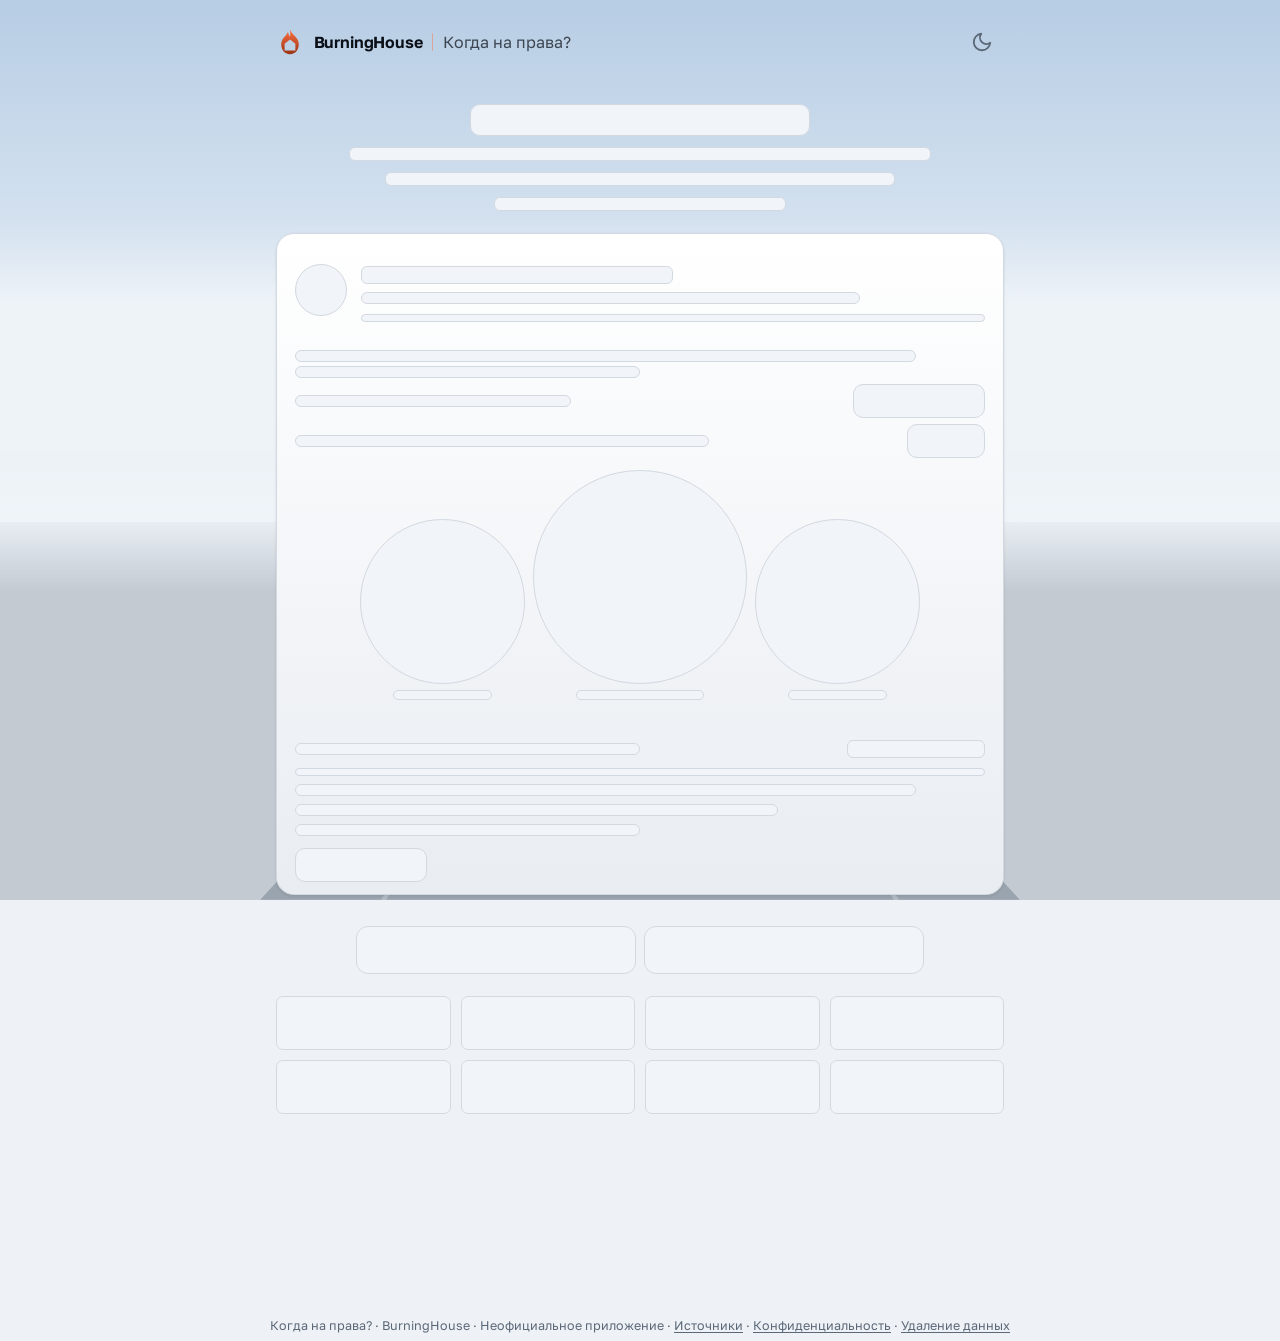
==== commit 37efb01e: "feat: детали машины за значки — знаки «У»/«!», тонировка, LED, хром, диффузор, наклейки, плавник, ша" ====
--- a/index.html
+++ b/index.html
@@ -56,6 +56,10 @@
         <stop offset=".82" stop-color="var(--car-body)"/>
         <stop offset="1" stop-color="var(--car-dark)"/>
       </linearGradient>
+      <!-- Детали за значки: хром, тонировка-хамелеон, свечение LED-полосы. -->
+      <linearGradient id="chrome" x1="0" y1="0" x2="0" y2="1"><stop offset="0" stop-color="#f6f8fb"/><stop offset=".5" stop-color="#9aa6b2"/><stop offset="1" stop-color="#e3e8ee"/></linearGradient>
+      <linearGradient id="tint" x1="0" y1="0" x2="1" y2="1"><stop offset="0" stop-color="#3b2a6b"/><stop offset=".55" stop-color="#14304f"/><stop offset="1" stop-color="#0d5a5a"/></linearGradient>
+      <linearGradient id="ledGlow" x1="0" y1="0" x2="0" y2="1"><stop offset="0" stop-color="#ff3b30" stop-opacity="0"/><stop offset=".5" stop-color="#ff3b30" stop-opacity=".55"/><stop offset="1" stop-color="#ff3b30" stop-opacity="0"/></linearGradient>
       <radialGradient id="underGlow">
         <stop offset="0" style="stop-color:var(--glow,#3aa0ff)" stop-opacity=".85"/>
         <stop offset="1" style="stop-color:var(--glow,#3aa0ff)" stop-opacity="0"/>
@@ -71,6 +75,14 @@
     <path class="body" fill="url(#carBody)" d="M36 81 L46 56 Q48 52 54 52 L106 52 Q112 52 114 56 L124 81 Z"/>
     <path class="glass" d="M44 79 L52 59 Q53.4 57 56 57 L104 57 Q106.6 57 108 59 L116 79 Z"/>
     <path class="glint" d="M60 57 L74 57 L62 79 L48 79 Z"/>
+    <g class="part p-tint"><path fill="url(#tint)" d="M44 79 L52 59 Q53.4 57 56 57 L104 57 Q106.6 57 108 59 L116 79 Z"/><path fill="#fff" opacity=".18" d="M60 57 L74 57 L62 79 L48 79 Z"/></g>
+    <!-- Знаки «У» / «!» — в правом нижнем углу заднего стекла. -->
+    <g class="part p-sign-u"><path d="M100 61.5 L108.5 76.5 L91.5 76.5 Z" fill="#fff" stroke="#e0241b" stroke-width="1.8" stroke-linejoin="round"/><text class="sign-text" x="100" y="75" font-size="7.5">У</text></g>
+    <g class="part p-sign-beginner"><rect x="93" y="64" width="13" height="13" rx="1" fill="#f5c400" stroke="#111" stroke-width=".6"/><text class="sign-text" x="99.5" y="75" font-size="11">!</text></g>
+    <g class="part p-fin"><path fill="var(--car-dark)" d="M74.5 47.5 Q75.5 35.5 80 35 Q84.5 35.5 85.5 47.5 Z"/><path fill="var(--car-light)" opacity=".55" d="M77.5 46 Q78 38 80 37.5 L80 46 Z"/></g>
+    <g class="part p-taxi"><rect x="77" y="45" width="6" height="3" fill="#2a2f37"/><rect x="63" y="36" width="34" height="10" rx="2" fill="#f5c400"/>
+      <g fill="#111"><rect x="63" y="42" width="3.4" height="2"/><rect x="69.8" y="42" width="3.4" height="2"/><rect x="76.6" y="42" width="3.4" height="2"/><rect x="83.4" y="42" width="3.4" height="2"/><rect x="90.2" y="42" width="3.4" height="2"/><rect x="66.4" y="44" width="3.4" height="2"/><rect x="73.2" y="44" width="3.4" height="2"/><rect x="80" y="44" width="3.4" height="2"/><rect x="86.8" y="44" width="3.4" height="2"/><rect x="93.6" y="44" width="3.4" height="2"/></g>
+      <text class="sign-text" x="80" y="41.2" font-size="5">ТАКСИ</text></g>
     <path class="mirror" d="M31 77 L19 75 Q14.5 75 15 79.5 L16.5 83 L33 83 Z"/>
     <path class="mirror" d="M129 77 L141 75 Q145.5 75 145 79.5 L143.5 83 L127 83 Z"/>
     <path class="light" d="M28 87 L132 87 L125 80 L35 80 Z"/>
@@ -99,6 +111,13 @@
       <path class="exhaust" d="M32 135 Q27 141 32 150 Q37 141 32 135 Z"/>
       <path class="exhaust" d="M128 135 Q123 141 128 150 Q133 141 128 135 Z"/>
     </g>
+    <g class="part p-led"><rect x="38" y="91" width="84" height="8" fill="url(#ledGlow)"/><rect x="43" y="94" width="74" height="2.2" rx="1.1" fill="#ff5147"/></g>
+    <g class="part p-chrome"><path d="M14 108 L146 108" stroke="url(#chrome)" stroke-width="1.8"/><rect x="59" y="104" width="42" height="15" rx="2.5" fill="none" stroke="url(#chrome)" stroke-width="1.8"/><path d="M36 86.5 L124 86.5" stroke="url(#chrome)" stroke-width="1.4"/></g>
+    <g class="part p-diffuser"><path fill="#0a0d11" d="M52 135 L108 135 L104 128 L56 128 Z"/><path stroke="#2c333c" stroke-width="1.2" d="M66 128.5 V135 M75 128.5 V135 M85 128.5 V135 M94 128.5 V135"/>
+      <ellipse cx="27" cy="131" rx="3.6" ry="2.6" fill="#15191e" stroke="url(#chrome)" stroke-width="1.3"/><ellipse cx="36" cy="131" rx="3.6" ry="2.6" fill="#15191e" stroke="url(#chrome)" stroke-width="1.3"/>
+      <ellipse cx="124" cy="131" rx="3.6" ry="2.6" fill="#15191e" stroke="url(#chrome)" stroke-width="1.3"/><ellipse cx="133" cy="131" rx="3.6" ry="2.6" fill="#15191e" stroke="url(#chrome)" stroke-width="1.3"/></g>
+    <g class="part p-race"><circle cx="126" cy="114" r="7" fill="#fff" stroke="#111" stroke-width="1"/><text class="sign-text" x="126" y="117" font-size="8.5">7</text>
+      <rect x="22" y="110" width="20" height="8" fill="#fff"/><g fill="#111"><rect x="22" y="110" width="4" height="4"/><rect x="30" y="110" width="4" height="4"/><rect x="38" y="110" width="4" height="4"/><rect x="26" y="114" width="4" height="4"/><rect x="34" y="114" width="4" height="4"/></g></g>
   </svg>
 </div>
 
@@ -187,6 +206,7 @@
 <script src="/assets/auth-client.js"></script>
 <!-- Готовность, значки, рубежи — общий с сервером расчёт (lib/store.js). -->
 <script src="/assets/motivation.js"></script>
+<script src="/assets/pages.js"></script>
 <script type="module" src="/assets/app.js"></script>
 </body>
 </html>
--- a/assets/styles.css
+++ b/assets/styles.css
@@ -620,6 +620,11 @@
 
 .car{position:fixed;z-index:0;bottom:30px;left:calc(50% + 129px);width:118px;transform:translateX(-50%);pointer-events:none}
 .car.car2{left:calc(50% - 129px)}
+/* Кто сегодня решил больше вопросов — чуть впереди (updateCarLead в app.js):
+   выше и меньше — дальше по дороге. --ahead 0..1, 1 — предел. */
+#car,#car2{transform:translateX(-50%) translateY(calc(var(--ahead,0) * -34px)) scale(calc(1 - var(--ahead,0) * .16));
+  transform-origin:50% 100%;transition:transform 1.4s cubic-bezier(.3,.6,.3,1)}
+@media (prefers-reduced-motion: reduce){ #car,#car2{transition:none} }
 .car.car2 svg{animation:none!important}
 .car svg{display:block;width:100%;height:auto;overflow:visible;transform-origin:50% 100%}
 .car .car-shadow{fill:#000;opacity:.35}
@@ -864,7 +869,12 @@
 .car.car-stripes-white .p-stripes,.car.car-stripes-black .p-stripes,.car.car-stripes-red .p-stripes,.car.car-stripes-gold .p-stripes,
 .car.car-spoiler-on .p-spoiler,
 .car.car-glow-blue .p-glow,.car.car-glow-red .p-glow,.car.car-glow-purple .p-glow,
-.car.car-exhaust-fire .p-fire{display:inline}
+.car.car-exhaust-fire .p-fire,
+.car.car-glow-green .p-glow,.car.car-sign-u .p-sign-u,.car.car-sign-beginner .p-sign-beginner,.car.car-glass-tint .p-tint,
+.car.car-lights-led .p-led,.car.car-trim-chrome .p-chrome,.car.car-rear-diffuser .p-diffuser,.car.car-decal-race .p-race,
+.car.car-roof-fin .p-fin,.car.car-roof-taxi .p-taxi{display:inline}
+.badge-cell .bs-car{color:var(--warn)}
+.car .sign-text{fill:#111;font-family:Arial,sans-serif;font-weight:900;text-anchor:middle}
 .car .p-stripes rect{fill:var(--stripe,#f4f6f8);opacity:.92}
 .car.car-stripes-black{--stripe:#111418}
 .car.car-stripes-red{--stripe:#e0241b}
@@ -873,6 +883,7 @@
 .car .sp-leg{fill:#171b22}
 .car.car-glow-red{--glow:#ff3b30}
 .car.car-glow-purple{--glow:#b43cff}
+.car.car-glow-green{--glow:#22e07a}
 .car .p-glow{animation:glow-pulse 2.4s ease-in-out infinite alternate}
 .car:not(.car-glow-none) .car-shadow{opacity:.12}
 @keyframes glow-pulse{from{opacity:.55}to{opacity:1}}
@@ -934,12 +945,6 @@
 .ready-pct{font-family:var(--font-dash);font-style:italic;font-weight:800;font-size:28px;line-height:1;color:var(--ink)}
 .ready-pct small{font-size:.55em;margin-left:1px}
 .ready[data-ready="true"] .ready-pct{color:var(--ok)}
-.ready-bar{position:relative;display:flex;gap:3px;margin-top:8px}
-.ready-bar i{flex:1 1 0;min-width:0;height:10px;border-radius:1.5px;background:var(--el-edge);transform:skewX(-14deg)}
-.ready-bar i.on{background:var(--ink)}
-.ready[data-ready="true"] .ready-bar i.on{background:var(--ok)}
-/* Отметка цели на 90% — жёлтая, как лампа «внимание». */
-.ready-goal{position:absolute;left:90%;top:-4px;bottom:-4px;width:2px;margin-left:-1px;background:var(--warn);border-radius:1px}
 .ready-level{margin-top:8px;font-size:12.5px;line-height:1.4;color:var(--text-2)}
 .ready-level b{color:var(--ink);font-weight:600}
 .ready-steps{display:flex;flex-wrap:wrap;align-items:center;gap:8px;margin-top:10px}
@@ -1172,7 +1177,7 @@
 .pair-card{display:flex;flex-direction:column;align-items:stretch;gap:10px;margin-top:14px;padding:12px 14px}
 .pair-main{display:flex;align-items:center;gap:12px;flex-wrap:wrap}
 .pair-card .flame{width:34px;height:34px;flex:none}
-.pair-text{display:flex;flex-direction:column;gap:2px;min-width:0;flex:1 1 180px}
+.pair-text{display:flex;flex-direction:column;gap:2px;min-width:0;flex:1 1 120px}
 .pair-text b{font-weight:700;font-size:15px;overflow-wrap:anywhere}
 .pair-text span{font-size:12.5px;color:var(--text-2);line-height:1.35;overflow-wrap:anywhere}
 .pair-btns{display:flex;flex-wrap:wrap;gap:8px}
@@ -1183,9 +1188,96 @@
 .pair-msg:empty{display:none}
 .pair-leave{align-self:flex-start}
 
+/* Активная пара: огонёк пополам (вы | напарник), выход — значком в углу. */
+.pair-card{position:relative}
+.pair-exit{position:absolute;top:6px;right:6px;width:36px;height:36px;color:var(--text-2)}
+.pair-exit .icon{width:18px;height:18px}
+.pair-card .pair-main{padding-right:34px}
+/* Ширина под подписи «вы» и имя под половинками. */
+.pair-flame{display:flex;flex-direction:column;align-items:center;gap:4px;margin:0;flex:none;width:92px}
+.split-flame{width:56px;height:56px;overflow:visible}
+.split-flame .half{fill:none;stroke:var(--el-edge);stroke-width:1.2;stroke-dasharray:2 1.6;transition:fill .3s}
+.split-flame .half.on{stroke:none}
+.split-flame .core{transform-box:fill-box;transform-origin:50% 100%;transform:scale(.52)}
+.split-flame.both{filter:drop-shadow(0 0 8px rgba(255,106,26,.55));animation:pair-join .5s var(--ease)}
+@keyframes pair-join{0%{transform:scaleX(.82)}60%{transform:scaleX(1.06)}100%{transform:none}}
+.pair-flame figcaption{display:flex;gap:6px;width:100%;font-size:10.5px;line-height:1.2;color:var(--text-2)}
+.pair-flame figcaption span{flex:1 1 0;min-width:0;max-width:46px;overflow:hidden;text-overflow:ellipsis;white-space:nowrap;text-align:center}
+.pair-flame figcaption span.on{color:var(--text);font-weight:600}
+.pair-days{font-family:var(--font-dash);font-style:italic;font-weight:800;font-size:20px!important;color:var(--text)!important}
+@media (prefers-reduced-motion: reduce){ .split-flame.both{animation:none} }
+.pair-nudge{display:inline-flex;align-items:center;gap:5px;align-self:flex-start;margin-top:4px;padding:3px 10px 3px 8px;
+  border:1px solid var(--el-edge);border-radius:999px;background:transparent;color:var(--text-2);font:inherit;font-size:12.5px;font-weight:600;cursor:pointer}
+.pair-nudge .icon{width:14px;height:14px}
+.pair-nudge:hover{color:var(--text);border-color:var(--text-2)}
+.pair-nudge:focus-visible{outline:2px solid var(--text);outline-offset:2px}
+.pair-text .f-sent{margin-top:4px;font-size:12px}
+
 /* ---- виджет на экран (страница /widget) ---- */
 .w-card{padding:16px}
 .w-steps{margin:0 0 14px 18px;display:flex;flex-direction:column;gap:8px;line-height:1.5}
 .w-actions{display:flex;flex-direction:column;align-items:flex-start;gap:8px}
 .w-note{color:var(--text-2);font-size:14px;line-height:1.5}
 #wRevoke{margin-top:14px}
+
+/* ---- дорога к правам: мини-дорога на главной и страница /road ---- */
+/* Тёмная полоса асфальта с пунктиром по центру; --x (0..1) — положение вдоль
+   полосы с отступом по краям, чтобы отметки и машина не вылезали наружу. */
+.rmini{display:block;margin-top:8px;color:inherit;text-decoration:none}
+.rm-strip{position:relative;display:block;height:40px;border-radius:10px;background:#141b26;border:1px solid var(--dash-edge);overflow:hidden}
+.rm-strip::before{content:"";position:absolute;left:12px;right:12px;top:50%;border-top:2px dashed #3a4659;transform:translateY(-1px)}
+.rm-dot{position:absolute;top:50%;left:calc(36px + (100% - 72px) * var(--x));width:10px;height:10px;margin:-5px 0 0 -5px;border-radius:50%;background:#2a3547;border:2px solid #3a4659;box-sizing:border-box}
+.rm-dot.done{background:var(--ok);border-color:var(--ok);box-shadow:0 0 6px color-mix(in srgb,var(--ok) 70%,transparent)}
+.rm-dot.next{background:#141b26;border-color:var(--warn)}
+/* Машина «смотрит» вправо: тот же вид сзади, повёрнутый на 90 градусов. */
+/* Машина сбоку (sideCarSvg) — едет по полоске вправо, колёсами на дороге. */
+.car.rm-car{position:absolute;z-index:1;bottom:auto;top:50%;left:calc(36px + (100% - 72px) * var(--x));width:68px;transform:translate(-50%,-66%);pointer-events:none}
+.car.rm-car svg{animation:none}
+.car.rm-car .p-glow,.car.rm-car .exhaust{animation:none}
+.rm-next{display:block;margin-top:7px;font-size:12.5px;line-height:1.35;color:var(--text-2)}
+.rm-next b{color:var(--ink);font-weight:600}
+.rmini:hover .rm-strip{border-color:var(--text-2)}
+.rmini:focus-visible{outline:2px solid var(--text);outline-offset:2px;border-radius:10px}
+
+.road-page{position:relative;max-width:520px;margin:6px auto 0;overflow:hidden}
+.rd-svg{position:absolute;inset:0;width:100%;height:100%}
+.rd-svg path{fill:none;stroke-linecap:butt;vector-effect:non-scaling-stroke}
+.rd-edge{stroke:var(--card-edge);stroke-width:40}
+.rd-asph{stroke:#141b26;stroke-width:34}
+.rd-dash{stroke:#8fa3bd;stroke-width:2;stroke-dasharray:10 10}
+.rd-pin{position:absolute;width:16px;height:16px;margin:-8px 0 0 -8px;border-radius:50%;box-sizing:border-box;background:#2a3547;border:3px solid #3a4659}
+.rd-pin.done{background:var(--ok);border-color:#fff}
+.rd-pin.next{background:#141b26;border-color:var(--warn);box-shadow:0 0 0 4px color-mix(in srgb,var(--warn) 30%,transparent)}
+/* Плашка — синий дорожный указатель с белой каймой. */
+.rd-sign{position:absolute;transform:translateY(-50%);width:max-content;max-width:calc(70% - 30px);box-sizing:border-box;padding:8px 12px;border-radius:10px;
+  background:#1a56a8;color:#fff;border:2px solid #fff;box-shadow:0 2px 8px rgba(0,0,0,.35);font-size:13.5px;line-height:1.3}
+.rd-sign b{display:flex;align-items:center;gap:6px;font-family:var(--font-dash);font-weight:700}
+.rd-sign.at-right b{justify-content:flex-end;text-align:right}
+.rd-sign.at-right .rd-detail{text-align:right}
+.rd-check{flex:none;width:18px;height:18px;padding:2px;border-radius:50%;box-sizing:border-box;background:var(--ok);fill:none;stroke:#fff;stroke-width:3.5;stroke-linecap:round;stroke-linejoin:round}
+.rd-sign.later{opacity:.5}
+.rd-sign.next{border-color:var(--warn);box-shadow:0 0 0 3px color-mix(in srgb,var(--warn) 35%,transparent),0 2px 8px rgba(0,0,0,.35)}
+.rd-detail{display:block;margin-top:3px;font-size:12px;opacity:.9}
+.rd-sign .bs-bar{margin-top:6px;max-width:none;background:rgba(255,255,255,.3)}
+.rd-sign .bs-bar::before{background:#fff}
+.rd-finish{position:absolute;top:2px;transform:translateX(-50%);display:flex;flex-direction:column;align-items:center;gap:2px;color:var(--ink);font-family:var(--font-dash);font-weight:800;font-size:12px;letter-spacing:.08em;text-transform:uppercase}
+.car.rd-car{position:absolute;z-index:2;bottom:auto;width:56px;transform:translate(-50%,-50%);animation:rdDrive 1.2s var(--ease) both;pointer-events:none}
+.car.rd-car svg{animation:none}
+.car.rd-car .p-glow,.car.rd-car .exhaust{animation:none}
+@keyframes rdDrive{from{left:var(--x0);top:var(--y0)}}
+.rd-steps{margin-bottom:24px}
+@media (prefers-reduced-motion: reduce){ .car.rd-car{animation:none} }
+
+/* На «Дороге к правам» машина уже нарисована на дороге — фоновые машины
+   внизу экрана только перекрывали бы таблички. */
+body:has(.road-page) #car,body:has(.road-page) #car2{display:none}
+
+/* ---- уведомления: окно-предложение при входе и кнопки на /plan ---- */
+.push-ask{display:flex;gap:14px;align-items:flex-start;padding:6px 2px 4px}
+.push-ask > .icon{flex:none;width:38px;height:38px;padding:8px;border-radius:12px;background:var(--el);border:1px solid var(--el-edge);color:var(--warn)}
+.push-ask ul{margin:2px 0 0 16px;display:flex;flex-direction:column;gap:6px;font-size:14.5px;line-height:1.4}
+.push-ask-err{min-height:0;margin-top:6px;font-size:13px;color:var(--bad)}
+.push-ask-err:empty{display:none}
+.push-ask-btns{display:flex;flex-wrap:wrap;gap:8px;margin-top:14px}
+.push-ask-btns .btn{flex:1 1 140px}
+.push-btns{display:flex;flex-wrap:wrap;gap:6px;justify-content:flex-end}
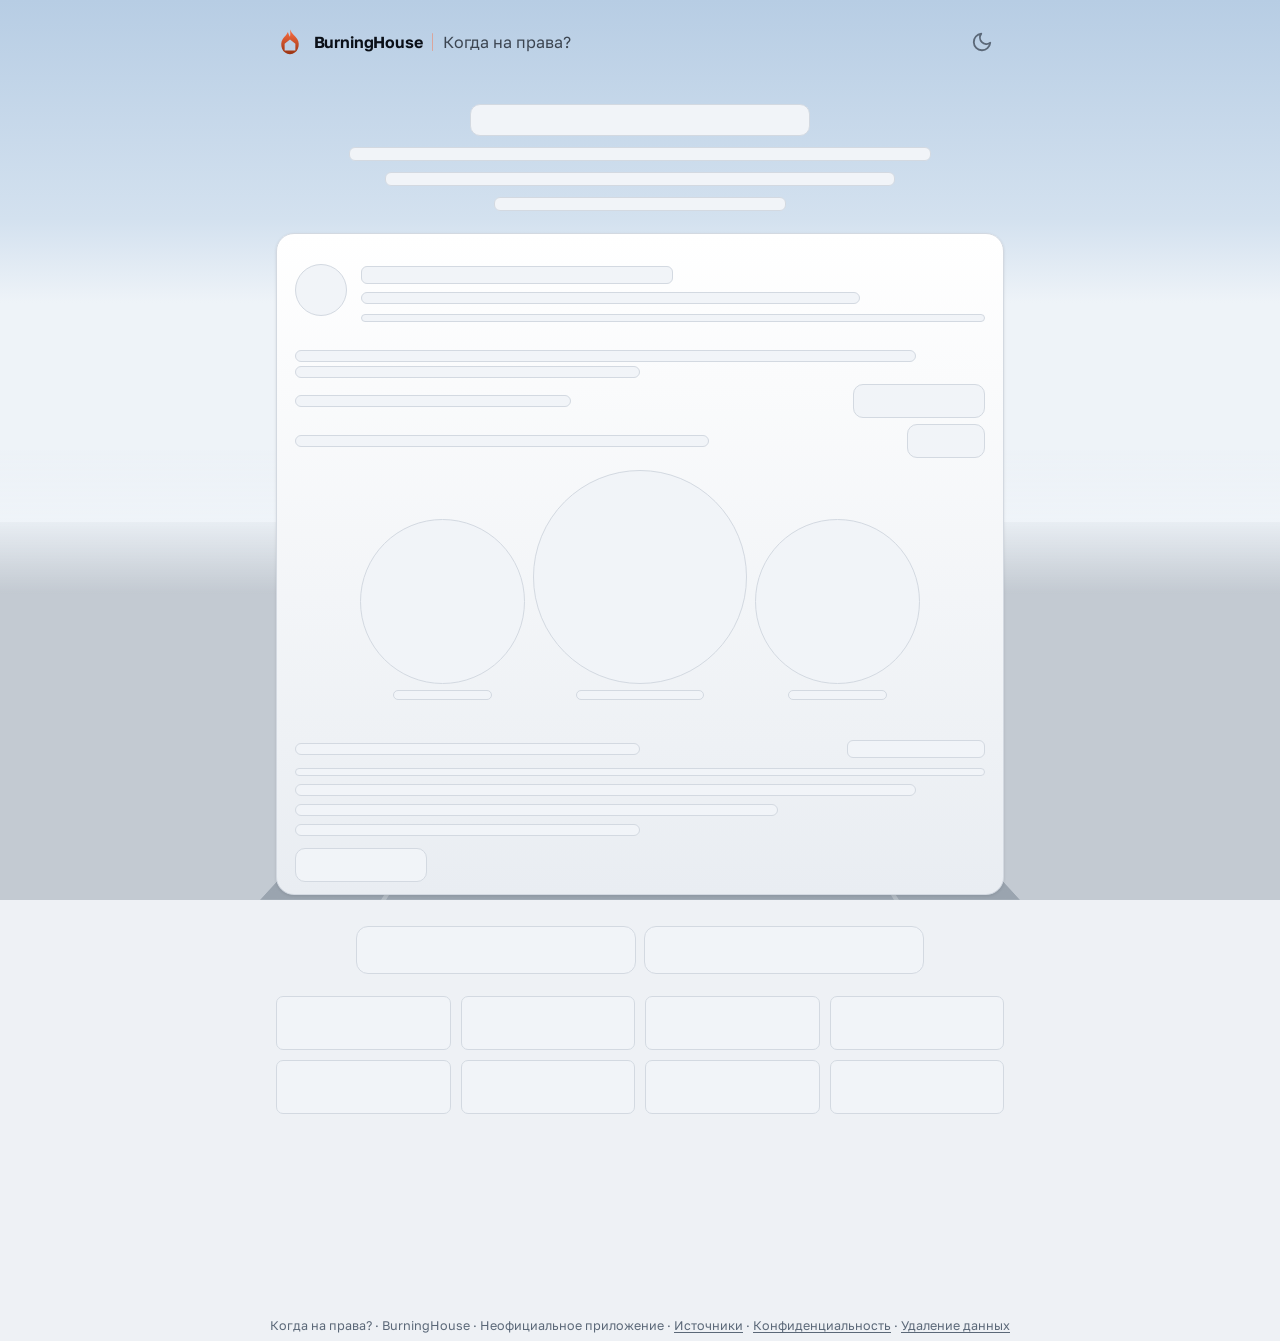
==== commit 637fc3a5: "feat: кузова машины — хэтчбек, внедорожник, спорткар; значки «Сотня»/«Тысяча» — честная формулировка" ====
--- a/index.html
+++ b/index.html
@@ -65,6 +65,9 @@
         <stop offset="1" style="stop-color:var(--glow,#3aa0ff)" stop-opacity="0"/>
       </radialGradient>
     </defs>
+    <!-- Кузова: седан здесь, остальные (хэтчбек, внедорожник, спорткар) app.js
+         добавляет из assets/car-bodies.js. Видна группа выбранного (car-body-*). -->
+    <g class="b b-sedan">
     <!-- Гараж (assets/motivation.js, CAR): детали и цвета включаются
          классами car-<категория>-<вариант> на .car (applyCar в app.js). -->
     <ellipse class="part p-glow" cx="80" cy="141" rx="84" ry="12" fill="url(#underGlow)"/>
@@ -118,6 +121,7 @@
       <ellipse cx="124" cy="131" rx="3.6" ry="2.6" fill="#15191e" stroke="url(#chrome)" stroke-width="1.3"/><ellipse cx="133" cy="131" rx="3.6" ry="2.6" fill="#15191e" stroke="url(#chrome)" stroke-width="1.3"/></g>
     <g class="part p-race"><circle cx="126" cy="114" r="7" fill="#fff" stroke="#111" stroke-width="1"/><text class="sign-text" x="126" y="117" font-size="8.5">7</text>
       <rect x="22" y="110" width="20" height="8" fill="#fff"/><g fill="#111"><rect x="22" y="110" width="4" height="4"/><rect x="30" y="110" width="4" height="4"/><rect x="38" y="110" width="4" height="4"/><rect x="26" y="114" width="4" height="4"/><rect x="34" y="114" width="4" height="4"/></g></g>
+      </g>
   </svg>
 </div>
 
--- a/assets/styles.css
+++ b/assets/styles.css
@@ -866,6 +866,12 @@
 
 /* ---- машина из гаража (motivation.js CAR, applyCar в app.js) ---- */
 .car .part{display:none}
+/* Кузов (motivation.js CAR body): видна группа выбранного; без класса — седан. */
+.car .b{display:none}
+.car:not(.car-body-hatch):not(.car-body-niva):not(.car-body-sport) .b-sedan,
+.car.car-body-hatch .b-hatch,.car.car-body-niva .b-niva,.car.car-body-sport .b-sport{display:inline}
+/* Диффузор из гаража заменяет штатные выхлопы спорткара. */
+.car.car-rear-diffuser .stock-tips{display:none}
 .car.car-stripes-white .p-stripes,.car.car-stripes-black .p-stripes,.car.car-stripes-red .p-stripes,.car.car-stripes-gold .p-stripes,
 .car.car-spoiler-on .p-spoiler,
 .car.car-glow-blue .p-glow,.car.car-glow-red .p-glow,.car.car-glow-purple .p-glow,
